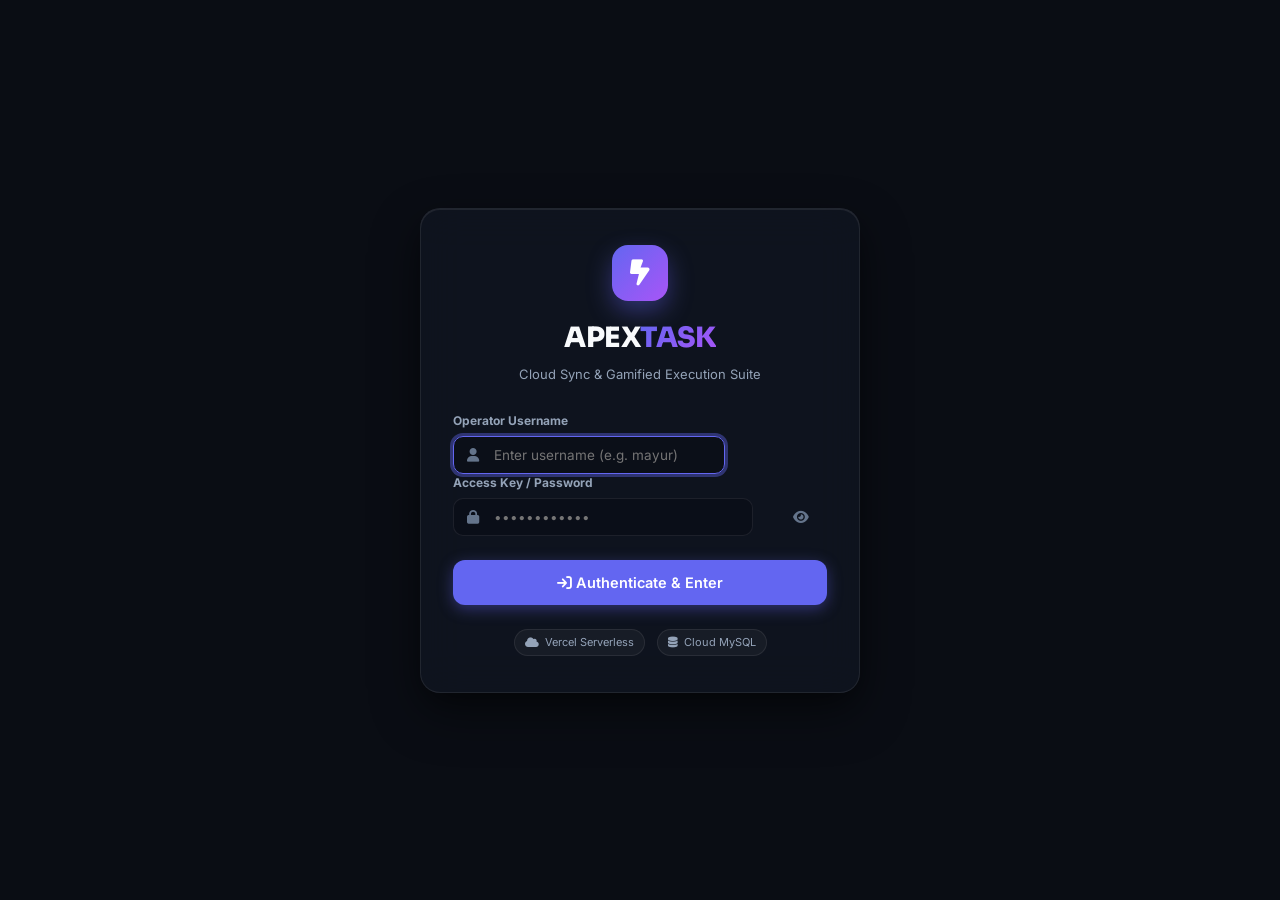
==== frontend/index.html @ 7ca31d11 "feat: ApexTask — Ultimate Gamified To-Do App with Single-User Auth & Vercel Deployment" ====
<!DOCTYPE html>
<html lang="en" data-theme="dark">
<head>
    <meta charset="UTF-8">
    <meta name="viewport" content="width=device-width, initial-scale=1.0">
    <title>Login — APEXTASK Ultimate To-Do Suite</title>
    <meta name="description" content="Secure Single-User Login to APEXTASK Gamified Productivity Suite">

    <!-- Google Fonts -->
    <link rel="preconnect" href="https://fonts.googleapis.com">
    <link rel="preconnect" href="https://fonts.gstatic.com" crossorigin>
    <link href="https://fonts.googleapis.com/css2?family=Inter:wght@300;400;500;600;700&family=Sora:wght@400;600;700;800&family=JetBrains+Mono:wght@400;500&display=swap" rel="stylesheet">

    <!-- FontAwesome Icons -->
    <link rel="stylesheet" href="https://cdnjs.cloudflare.com/ajax/libs/font-awesome/6.5.1/css/all.min.css">

    <!-- Stylesheet -->
    <link rel="stylesheet" href="style.css">
</head>
<body class="login-body">
    <!-- Ambient Background Lighting -->
    <div class="ambient-glow glow-1"></div>
    <div class="ambient-glow glow-2"></div>

    <div class="login-wrapper">
        <div class="login-card glass-card" id="login-card">
            <!-- Brand Header -->
            <div class="login-header">
                <div class="login-brand-icon">
                    <i class="fa-solid fa-bolt-lightning"></i>
                </div>
                <h1 class="login-title">APEX<span>TASK</span></h1>
                <p class="login-subtitle">Cloud Sync & Gamified Execution Suite</p>
            </div>

            <!-- Error Banner -->
            <div class="login-error-banner hidden" id="login-error-banner">
                <i class="fa-solid fa-triangle-exclamation"></i>
                <span id="login-error-text">Invalid username or password</span>
            </div>

            <!-- Login Form -->
            <form id="login-form" class="login-form">
                <div class="form-group">
                    <label for="login-username">Operator Username</label>
                    <div class="input-with-icon">
                        <i class="fa-solid fa-user input-icon"></i>
                        <input type="text" id="login-username" class="form-control" placeholder="Enter username (e.g. mayur)" autocomplete="username" required autofocus>
                    </div>
                </div>

                <div class="form-group">
                    <label for="login-password">Access Key / Password</label>
                    <div class="input-with-icon password-input-wrapper">
                        <i class="fa-solid fa-lock input-icon"></i>
                        <input type="password" id="login-password" class="form-control" placeholder="••••••••••••" autocomplete="current-password" required>
                        <button type="button" class="btn-toggle-password" id="btn-toggle-password" title="Show / Hide Password">
                            <i class="fa-solid fa-eye" id="password-toggle-icon"></i>
                        </button>
                    </div>
                </div>

                <button type="submit" class="btn btn-primary btn-block glow-button login-btn" id="btn-login-submit">
                    <span class="btn-text"><i class="fa-solid fa-arrow-right-to-bracket"></i> Authenticate & Enter</span>
                    <span class="btn-loader hidden" id="login-loader"><i class="fa-solid fa-spinner fa-spin"></i> Authenticating...</span>
                </button>
            </form>

            <div class="login-footer">
                <span class="cloud-badge"><i class="fa-solid fa-cloud"></i> Vercel Serverless</span>
                <span class="cloud-badge"><i class="fa-solid fa-database"></i> Cloud MySQL</span>
            </div>
        </div>
    </div>

    <!-- Login Controller Script -->
    <script>
        document.addEventListener('DOMContentLoaded', async () => {
            const token = sessionStorage.getItem('apextask_token');
            // If already logged in, verify token and redirect to /app
            if (token) {
                try {
                    const res = await fetch('/api/auth/verify', {
                        headers: { 'Authorization': `Bearer ${token}` }
                    });
                    if (res.ok) {
                        const data = await res.json();
                        if (data.valid) {
                            window.location.href = '/app';
                            return;
                        }
                    }
                } catch (e) {
                    sessionStorage.removeItem('apextask_token');
                }
            }

            // Password Show/Hide Toggle
            const toggleBtn = document.getElementById('btn-toggle-password');
            const passInput = document.getElementById('login-password');
            const toggleIcon = document.getElementById('password-toggle-icon');

            if (toggleBtn && passInput && toggleIcon) {
                toggleBtn.addEventListener('click', () => {
                    const isPass = passInput.type === 'password';
                    passInput.type = isPass ? 'text' : 'password';
                    toggleIcon.className = isPass ? 'fa-solid fa-eye-slash' : 'fa-solid fa-eye';
                });
            }

            // Handle Login Form Submit
            const form = document.getElementById('login-form');
            const card = document.getElementById('login-card');
            const errBanner = document.getElementById('login-error-banner');
            const errText = document.getElementById('login-error-text');
            const btnSubmit = document.getElementById('btn-login-submit');
            const btnText = btnSubmit.querySelector('.btn-text');
            const btnLoader = document.getElementById('login-loader');

            form.addEventListener('submit', async (e) => {
                e.preventDefault();
                errBanner.classList.add('hidden');

                const username = document.getElementById('login-username').value.trim();
                const password = document.getElementById('login-password').value;

                if (!username || !password) return;

                // Show loading state
                btnText.classList.add('hidden');
                btnLoader.classList.remove('hidden');
                btnSubmit.disabled = true;

                try {
                    const res = await fetch('/api/auth/login', {
                        method: 'POST',
                        headers: { 'Content-Type': 'application/json' },
                        body: JSON.stringify({ username, password })
                    });

                    const data = await res.json();

                    if (res.ok && data.success && data.token) {
                        // Store JWT in sessionStorage
                        sessionStorage.setItem('apextask_token', data.token);
                        sessionStorage.setItem('apextask_user', JSON.stringify(data.user));
                        // Redirect to main app
                        window.location.href = '/app';
                    } else {
                        throw new Error(data.error || 'Authentication failed. Please check credentials.');
                    }
                } catch (err) {
                    // Shake animation on invalid credentials
                    card.classList.remove('shake-card');
                    void card.offsetWidth; // Trigger reflow
                    card.classList.add('shake-card');

                    errText.textContent = err.message;
                    errBanner.classList.remove('hidden');
                } finally {
                    btnText.classList.remove('hidden');
                    btnLoader.classList.add('hidden');
                    btnSubmit.disabled = false;
                }
            });
        });
    </script>
</body>
</html>
---- frontend/style.css ----
/* ==========================================================================
   APEXTASK — ULTIMATE TO-DO LIST WEB APP DESIGN SYSTEM
   Glassmorphism, 3 Dynamic Themes (Dark, Aura, Light), Micro-Animations
   ========================================================================== */

:root {
    /* Fonts */
    --font-heading: 'Sora', -apple-system, BlinkMacSystemFont, sans-serif;
    --font-subheading: 'DM Sans', -apple-system, BlinkMacSystemFont, sans-serif;
    --font-body: 'Inter', -apple-system, BlinkMacSystemFont, sans-serif;

    /* Global Transitions */
    --transition-fast: 0.15s cubic-bezier(0.4, 0, 0.2, 1);
    --transition-normal: 0.3s cubic-bezier(0.4, 0, 0.2, 1);
    --transition-slow: 0.5s cubic-bezier(0.4, 0, 0.2, 1);

    /* Section Specific Accents */
    --accent-weekly: #3b82f6;
    --accent-monthly: #a855f7;
    --accent-yearly: #f59e0b;
    --accent-rewards: #10b981;
    --accent-punishment: #ef4444;
}

/* ==================== THEME VARIABLES ==================== */

/* 1. DARK OBSIDIAN THEME (Default) */
[data-theme="dark"] {
    color-scheme: dark;
    --bg-main: #0a0d14;
    --bg-surface: rgba(16, 22, 34, 0.75);
    --bg-surface-elevated: rgba(24, 32, 48, 0.85);
    --bg-input: rgba(10, 14, 24, 0.7);
    --border-glass: rgba(255, 255, 255, 0.08);
    --border-glass-hover: rgba(255, 255, 255, 0.18);
    --border-accent: rgba(99, 102, 241, 0.4);

    --text-primary: #f8fafc;
    --text-secondary: #94a3b8;
    --text-muted: #64748b;
    
    --primary: #6366f1;
    --primary-hover: #4f46e5;
    --primary-glow: rgba(99, 102, 241, 0.4);

    --glow-1: rgba(99, 102, 241, 0.15);
    --glow-2: rgba(168, 85, 247, 0.12);
    --glow-3: rgba(56, 189, 248, 0.1);

    --card-shadow: 0 10px 30px -10px rgba(0, 0, 0, 0.5), inset 0 1px 0 0 rgba(255, 255, 255, 0.08);
    --modal-backdrop: rgba(5, 7, 12, 0.8);
}

/* 2. AURA CYBERPUNK / GLASSMORPHIC THEME */
[data-theme="aura"] {
    color-scheme: dark;
    --bg-main: #0c0919;
    --bg-surface: rgba(26, 16, 46, 0.75);
    --bg-surface-elevated: rgba(38, 22, 68, 0.85);
    --bg-input: rgba(16, 10, 30, 0.8);
    --border-glass: rgba(216, 180, 254, 0.16);
    --border-glass-hover: rgba(236, 72, 153, 0.35);
    --border-accent: rgba(236, 72, 153, 0.5);

    --text-primary: #ffffff;
    --text-secondary: #d8b4fe;
    --text-muted: #a855f7;

    --primary: #d946ef;
    --primary-hover: #c026d3;
    --primary-glow: rgba(217, 70, 239, 0.45);

    --glow-1: rgba(217, 70, 239, 0.22);
    --glow-2: rgba(99, 102, 241, 0.2);
    --glow-3: rgba(244, 63, 94, 0.15);

    --card-shadow: 0 12px 35px -10px rgba(0, 0, 0, 0.6), inset 0 1px 1px 0 rgba(255, 255, 255, 0.15);
    --modal-backdrop: rgba(10, 5, 22, 0.85);
}

/* 3. LIGHT FROSTED CRYSTAL THEME */
[data-theme="light"] {
    color-scheme: light;
    --bg-main: #f1f5f9;
    --bg-surface: rgba(255, 255, 255, 0.82);
    --bg-surface-elevated: rgba(255, 255, 255, 0.95);
    --bg-input: rgba(241, 245, 249, 0.9);
    --border-glass: rgba(0, 0, 0, 0.08);
    --border-glass-hover: rgba(99, 102, 241, 0.3);
    --border-accent: rgba(99, 102, 241, 0.4);

    --text-primary: #0f172a;
    --text-secondary: #475569;
    --text-muted: #94a3b8;

    --primary: #4f46e5;
    --primary-hover: #4338ca;
    --primary-glow: rgba(79, 70, 229, 0.25);

    --glow-1: rgba(99, 102, 241, 0.08);
    --glow-2: rgba(168, 85, 247, 0.06);
    --glow-3: rgba(56, 189, 248, 0.08);

    --card-shadow: 0 10px 25px -5px rgba(15, 23, 42, 0.08), inset 0 1px 0 0 rgba(255, 255, 255, 0.9);
    --modal-backdrop: rgba(15, 23, 42, 0.45);
}

/* ==================== BASE STYLES ==================== */
* {
    margin: 0;
    padding: 0;
    box-sizing: border-box;
}

body {
    font-family: var(--font-body);
    background-color: var(--bg-main);
    color: var(--text-primary);
    min-height: 100vh;
    overflow-x: hidden;
    position: relative;
    line-height: 1.5;
    transition: background-color var(--transition-normal), color var(--transition-normal);
}

/* Ambient dynamic background lighting */
.ambient-glow {
    position: fixed;
    border-radius: 50%;
    filter: blur(120px);
    pointer-events: none;
    z-index: 0;
    opacity: 0.7;
    animation: ambientFloat 14s ease-in-out infinite alternate;
}
.glow-top-left {
    width: 450px;
    height: 450px;
    background: var(--glow-1);
    top: -100px;
    left: -100px;
}
.glow-bottom-right {
    width: 500px;
    height: 500px;
    background: var(--glow-2);
    bottom: -100px;
    right: -100px;
    animation-delay: -5s;
}
.glow-center {
    width: 350px;
    height: 350px;
    background: var(--glow-3);
    top: 40%;
    left: 45%;
    transform: translate(-50%, -50%);
    animation-delay: -9s;
}

@keyframes ambientFloat {
    0% { transform: scale(1) translate(0, 0); }
    50% { transform: scale(1.15) translate(30px, 40px); }
    100% { transform: scale(0.95) translate(-20px, 20px); }
}

/* Glassmorphism Class */
.glass-card {
    background: var(--bg-surface);
    backdrop-filter: blur(16px);
    -webkit-backdrop-filter: blur(16px);
    border: 1px solid var(--border-glass);
    border-radius: 16px;
    box-shadow: var(--card-shadow);
    transition: border-color var(--transition-fast), box-shadow var(--transition-fast), transform var(--transition-fast);
}

/* App Layout */
.app-layout {
    position: relative;
    z-index: 1;
    max-width: 1380px;
    margin: 0 auto;
    padding: 24px 20px 60px;
    display: flex;
    flex-direction: column;
    gap: 20px;
}

/* ==================== APP HEADER & GAMIFICATION ==================== */
.app-header {
    padding: 16px 24px;
    display: flex;
    align-items: center;
    justify-content: space-between;
    gap: 20px;
    flex-wrap: wrap;
}

.header-left .brand {
    display: flex;
    align-items: center;
    gap: 12px;
}
.brand-icon {
    width: 44px;
    height: 44px;
    background: linear-gradient(135deg, var(--primary), #a855f7);
    border-radius: 12px;
    display: flex;
    align-items: center;
    justify-content: center;
    color: #fff;
    font-size: 20px;
    box-shadow: 0 4px 15px var(--primary-glow);
}
.brand-text h1 {
    font-family: var(--font-heading);
    font-size: 20px;
    font-weight: 800;
    letter-spacing: 0.5px;
}
.brand-text h1 span {
    color: var(--primary);
}
.brand-badge {
    display: inline-flex;
    align-items: center;
    gap: 5px;
    font-size: 11px;
    font-weight: 600;
    color: #10b981;
    background: rgba(16, 185, 129, 0.12);
    border: 1px solid rgba(16, 185, 129, 0.25);
    padding: 2px 8px;
    border-radius: 20px;
}

/* Gamification Progress Bar & Badges */
.header-gamification {
    flex: 1;
    min-width: 320px;
    display: flex;
    align-items: center;
    justify-content: center;
    gap: 18px;
    flex-wrap: wrap;
}

.user-meta {
    display: flex;
    flex-direction: column;
    gap: 4px;
    align-items: flex-start;
}
.user-title-pill {
    display: inline-flex;
    align-items: center;
    gap: 6px;
    font-size: 12px;
    font-weight: 700;
    color: #fbbf24;
    background: rgba(251, 191, 36, 0.12);
    border: 1px solid rgba(251, 191, 36, 0.25);
    padding: 4px 10px;
    border-radius: 20px;
}
.level-risk-badge {
    display: inline-flex;
    align-items: center;
    gap: 5px;
    font-size: 11px;
    font-weight: 700;
    color: #ef4444;
    background: rgba(239, 68, 68, 0.15);
    border: 1px solid rgba(239, 68, 68, 0.3);
    padding: 2px 8px;
    border-radius: 20px;
    animation: pulseDanger 1.5s infinite;
}
@keyframes pulseDanger {
    0%, 100% { opacity: 1; transform: scale(1); }
    50% { opacity: 0.7; transform: scale(0.96); }
}

.xp-progression-wrapper {
    min-width: 220px;
    flex: 1;
    max-width: 280px;
}
.xp-info-row {
    display: flex;
    align-items: center;
    justify-content: space-between;
    margin-bottom: 6px;
}
.level-indicator {
    display: flex;
    align-items: baseline;
    gap: 3px;
}
.lvl-tag {
    font-size: 10px;
    font-weight: 800;
    color: var(--text-muted);
}
.lvl-number {
    font-family: var(--font-heading);
    font-size: 16px;
    font-weight: 800;
    color: var(--primary);
}
.xp-stats {
    font-size: 11px;
    font-weight: 600;
    color: var(--text-secondary);
}
.xp-percent-tag {
    color: var(--text-muted);
    font-size: 10px;
}

.xp-progress-track {
    width: 100%;
    height: 8px;
    background: rgba(255, 255, 255, 0.08);
    border-radius: 10px;
    overflow: hidden;
    position: relative;
}
.xp-progress-fill {
    height: 100%;
    background: linear-gradient(90deg, var(--primary), #a855f7, #38bdf8);
    border-radius: 10px;
    position: relative;
    transition: width 0.6s cubic-bezier(0.34, 1.56, 0.64, 1);
}
.xp-progress-glow {
    position: absolute;
    top: 0;
    right: 0;
    width: 12px;
    height: 100%;
    background: #fff;
    filter: blur(2px);
    opacity: 0.8;
}

/* Streak Widget */
.streak-widget {
    display: flex;
    align-items: center;
    gap: 8px;
    padding: 6px 12px;
    background: rgba(249, 115, 22, 0.12);
    border: 1px solid rgba(249, 115, 22, 0.25);
    border-radius: 14px;
    cursor: pointer;
    transition: transform var(--transition-fast);
}
.streak-widget:hover {
    transform: translateY(-2px);
    border-color: rgba(249, 115, 22, 0.45);
}
.streak-flame {
    color: #f97316;
    font-size: 18px;
    animation: flameFlicker 1.8s infinite alternate;
}
@keyframes flameFlicker {
    0% { transform: scale(1) rotate(-3deg); filter: drop-shadow(0 0 2px #f97316); }
    100% { transform: scale(1.15) rotate(3deg); filter: drop-shadow(0 0 8px #f97316); }
}
.streak-details {
    display: flex;
    flex-direction: column;
}
.streak-count {
    font-family: var(--font-heading);
    font-size: 15px;
    font-weight: 800;
    color: #f97316;
    line-height: 1;
}
.streak-label {
    font-size: 9px;
    font-weight: 700;
    color: var(--text-muted);
    letter-spacing: 0.5px;
}

/* Chest Widget */
.chest-widget {
    display: flex;
    align-items: center;
    gap: 8px;
    padding: 6px 12px;
    background: rgba(168, 85, 247, 0.12);
    border: 1px solid rgba(168, 85, 247, 0.25);
    border-radius: 14px;
    cursor: pointer;
    transition: transform var(--transition-fast);
}
.chest-widget:hover {
    transform: translateY(-2px);
    border-color: rgba(168, 85, 247, 0.5);
}
.chest-widget.ready {
    background: linear-gradient(135deg, rgba(251, 191, 36, 0.2), rgba(168, 85, 247, 0.2));
    border-color: #fbbf24;
    animation: chestBounce 1.2s infinite;
}
@keyframes chestBounce {
    0%, 100% { transform: translateY(0); }
    50% { transform: translateY(-4px); }
}
.chest-icon-wrapper {
    color: #c084fc;
    font-size: 16px;
}
.chest-widget.ready .chest-icon-wrapper {
    color: #fbbf24;
}
.chest-details {
    display: flex;
    flex-direction: column;
}
.chest-count {
    font-family: var(--font-heading);
    font-size: 13px;
    font-weight: 800;
    color: #c084fc;
    line-height: 1;
}
.chest-widget.ready .chest-count {
    color: #fbbf24;
}
.chest-label {
    font-size: 9px;
    font-weight: 700;
    color: var(--text-muted);
    letter-spacing: 0.5px;
}

/* Header Controls */
.header-right {
    display: flex;
    align-items: center;
    gap: 12px;
}

.sound-toggle-btn {
    width: 38px;
    height: 38px;
    border-radius: 10px;
    background: var(--bg-surface-elevated);
    border: 1px solid var(--border-glass);
    display: flex;
    align-items: center;
    justify-content: center;
    color: var(--text-secondary);
    cursor: pointer;
    transition: all var(--transition-fast);
}
.sound-toggle-btn:hover {
    color: var(--text-primary);
    border-color: var(--border-glass-hover);
}
.sound-toggle-btn.muted {
    color: var(--text-muted);
}

.theme-selector {
    display: flex;
    align-items: center;
    background: var(--bg-surface-elevated);
    border: 1px solid var(--border-glass);
    border-radius: 12px;
    padding: 3px;
    gap: 2px;
}
.theme-pill {
    background: none;
    border: none;
    width: 32px;
    height: 32px;
    border-radius: 8px;
    color: var(--text-muted);
    cursor: pointer;
    font-size: 13px;
    display: flex;
    align-items: center;
    justify-content: center;
    transition: all var(--transition-fast);
}
.theme-pill:hover {
    color: var(--text-primary);
}
.theme-pill.active {
    background: var(--primary);
    color: #fff;
    box-shadow: 0 2px 8px var(--primary-glow);
}

/* ==================== BUTTONS ==================== */
.btn {
    font-family: var(--font-body);
    font-size: 13px;
    font-weight: 600;
    padding: 9px 18px;
    border-radius: 12px;
    border: 1px solid transparent;
    display: inline-flex;
    align-items: center;
    justify-content: center;
    gap: 8px;
    cursor: pointer;
    transition: all var(--transition-fast);
    text-decoration: none;
}
.btn-primary {
    background: var(--primary);
    color: #ffffff;
    box-shadow: 0 4px 15px var(--primary-glow);
}
.btn-primary:hover {
    background: var(--primary-hover);
    transform: translateY(-1px);
    box-shadow: 0 6px 20px var(--primary-glow);
}
.btn-glass {
    background: var(--bg-surface-elevated);
    color: var(--text-primary);
    border-color: var(--border-glass);
}
.btn-glass:hover {
    background: var(--bg-surface);
    border-color: var(--border-glass-hover);
    color: var(--text-primary);
}
.btn-sm {
    padding: 6px 12px;
    font-size: 12px;
    border-radius: 8px;
}
.btn-icon {
    width: 36px;
    height: 36px;
    padding: 0;
    border-radius: 10px;
}
.glow-button {
    position: relative;
    overflow: hidden;
}

/* ==================== NAVIGATION TABS ==================== */
.nav-bar-container {
    padding: 8px 16px;
    display: flex;
    align-items: center;
    justify-content: space-between;
    gap: 16px;
    overflow-x: auto;
}
.nav-tabs {
    display: flex;
    align-items: center;
    gap: 6px;
}
.nav-tab {
    background: none;
    border: none;
    font-family: var(--font-body);
    font-size: 13px;
    font-weight: 600;
    color: var(--text-secondary);
    padding: 10px 16px;
    border-radius: 12px;
    display: flex;
    align-items: center;
    gap: 8px;
    cursor: pointer;
    white-space: nowrap;
    transition: all var(--transition-fast);
}
.nav-tab:hover {
    color: var(--text-primary);
    background: rgba(255, 255, 255, 0.04);
}
.nav-tab.active {
    background: var(--bg-surface-elevated);
    color: var(--text-primary);
    border: 1px solid var(--border-glass-hover);
    box-shadow: 0 2px 10px rgba(0, 0, 0, 0.2);
}
.tab-badge {
    font-size: 10px;
    font-weight: 700;
    padding: 2px 6px;
    border-radius: 20px;
    background: rgba(255, 255, 255, 0.1);
    color: var(--text-primary);
}
.nav-tab.active .tab-badge {
    background: var(--primary);
    color: #ffffff;
}
.nav-tab-shame {
    color: #f87171;
}
.nav-tab-shame:hover {
    color: #ef4444;
}
.nav-tab-shame.active {
    border-color: rgba(239, 68, 68, 0.3);
    color: #ef4444;
}
.shame-badge {
    background: #ef4444 !important;
    color: #fff !important;
}

/* ==================== WORKSPACE VIEWS ==================== */
.view-section {
    display: flex;
    flex-direction: column;
    gap: 20px;
    animation: fadeInView 0.3s ease-out;
}
@keyframes fadeInView {
    from { opacity: 0; transform: translateY(8px); }
    to { opacity: 1; transform: translateY(0); }
}
.hidden {
    display: none !important;
}

.view-header {
    display: flex;
    align-items: center;
    justify-content: space-between;
    flex-wrap: wrap;
    gap: 16px;
}
.view-title-group h2 {
    font-family: var(--font-heading);
    font-size: 22px;
    font-weight: 700;
    color: var(--text-primary);
}
.view-subtitle {
    font-size: 13px;
    color: var(--text-secondary);
    margin-top: 2px;
}

.nav-arrows-group {
    display: flex;
    align-items: center;
    gap: 8px;
}

/* Toolbar & Filters */
.task-toolbar {
    display: flex;
    align-items: center;
    gap: 12px;
    flex-wrap: wrap;
}
.search-box {
    display: flex;
    align-items: center;
    gap: 8px;
    background: var(--bg-input);
    border: 1px solid var(--border-glass);
    padding: 7px 14px;
    border-radius: 12px;
    color: var(--text-secondary);
    min-width: 200px;
}
.search-box input {
    background: none;
    border: none;
    outline: none;
    color: var(--text-primary);
    font-family: var(--font-body);
    font-size: 13px;
    width: 100%;
}
.filter-pills {
    display: flex;
    align-items: center;
    gap: 6px;
    background: var(--bg-surface-elevated);
    border: 1px solid var(--border-glass);
    border-radius: 12px;
    padding: 3px;
}
.filter-pill {
    background: none;
    border: none;
    font-family: var(--font-body);
    font-size: 12px;
    font-weight: 600;
    color: var(--text-secondary);
    padding: 6px 12px;
    border-radius: 8px;
    cursor: pointer;
    transition: all var(--transition-fast);
}
.filter-pill:hover {
    color: var(--text-primary);
}
.filter-pill.active {
    background: var(--primary);
    color: #fff;
}

/* ==================== TASK CARDS ==================== */
.task-cards-container {
    display: grid;
    grid-template-columns: repeat(auto-fill, minmax(360px, 1fr));
    gap: 16px;
}

.task-card {
    background: var(--bg-surface);
    border: 1px solid var(--border-glass);
    border-radius: 16px;
    padding: 18px;
    display: flex;
    flex-direction: column;
    gap: 12px;
    position: relative;
    box-shadow: var(--card-shadow);
    transition: transform var(--transition-fast), border-color var(--transition-fast), box-shadow var(--transition-fast);
}
.task-card:hover {
    transform: translateY(-2px);
    border-color: var(--border-glass-hover);
}

/* Completed Card State */
.task-card.is-complete {
    opacity: 0.75;
    background: rgba(16, 185, 129, 0.05);
    border-color: rgba(16, 185, 129, 0.2);
}
.task-card.is-complete .task-title {
    text-decoration: line-through;
    color: var(--text-muted);
}

/* Glow States for Rolled Over and Pending Tasks */
.task-card.is-rolled-over {
    border-color: rgba(245, 158, 11, 0.4);
    box-shadow: 0 0 15px rgba(245, 158, 11, 0.15), var(--card-shadow);
}
.task-card.glow-pending-1 {
    box-shadow: 0 0 15px rgba(239, 68, 68, 0.12), var(--card-shadow);
}
.task-card.glow-pending-2 {
    border-color: rgba(239, 68, 68, 0.35);
    box-shadow: 0 0 20px rgba(239, 68, 68, 0.22), var(--card-shadow);
}
.task-card.glow-pending-3 {
    border-color: rgba(239, 68, 68, 0.55);
    box-shadow: 0 0 25px rgba(239, 68, 68, 0.35), var(--card-shadow);
    animation: urgentPulse 2s infinite alternate;
}
@keyframes urgentPulse {
    0% { box-shadow: 0 0 15px rgba(239, 68, 68, 0.25); }
    100% { box-shadow: 0 0 30px rgba(239, 68, 68, 0.5); }
}

.task-card-header {
    display: flex;
    align-items: flex-start;
    justify-content: space-between;
    gap: 12px;
}
.task-check-btn {
    width: 28px;
    height: 28px;
    border-radius: 8px;
    border: 2px solid var(--border-glass-hover);
    background: var(--bg-input);
    color: transparent;
    display: flex;
    align-items: center;
    justify-content: center;
    font-size: 13px;
    cursor: pointer;
    flex-shrink: 0;
    transition: all var(--transition-fast);
}
.task-check-btn:hover {
    border-color: var(--accent-rewards);
    color: rgba(16, 185, 129, 0.5);
}
.task-card.is-complete .task-check-btn {
    background: var(--accent-rewards);
    border-color: var(--accent-rewards);
    color: #ffffff;
    box-shadow: 0 2px 8px rgba(16, 185, 129, 0.4);
}

.task-main-info {
    flex: 1;
}
.task-title {
    font-family: var(--font-heading);
    font-size: 15px;
    font-weight: 700;
    color: var(--text-primary);
    line-height: 1.35;
    word-break: break-word;
}
.task-notes {
    font-size: 12.5px;
    color: var(--text-secondary);
    margin-top: 5px;
    line-height: 1.4;
    word-break: break-word;
}

/* Priority and Tags */
.task-tags-row {
    display: flex;
    align-items: center;
    gap: 8px;
    flex-wrap: wrap;
    margin-top: 4px;
}
.priority-tag {
    font-size: 10.5px;
    font-weight: 700;
    padding: 3px 8px;
    border-radius: 6px;
    text-transform: uppercase;
    letter-spacing: 0.5px;
}
.priority-low {
    color: #10b981;
    background: rgba(16, 185, 129, 0.12);
    border: 1px solid rgba(16, 185, 129, 0.25);
}
.priority-medium {
    color: #f59e0b;
    background: rgba(245, 158, 11, 0.12);
    border: 1px solid rgba(245, 158, 11, 0.25);
}
.priority-high {
    color: #ef4444;
    background: rgba(239, 68, 68, 0.15);
    border: 1px solid rgba(239, 68, 68, 0.3);
}

.rollover-tag {
    font-size: 10.5px;
    font-weight: 700;
    color: #f59e0b;
    background: rgba(245, 158, 11, 0.15);
    border: 1px solid rgba(245, 158, 11, 0.3);
    padding: 3px 8px;
    border-radius: 6px;
}
.pending-chain-tag {
    font-size: 10.5px;
    font-weight: 700;
    color: #f87171;
    background: rgba(239, 68, 68, 0.12);
    border: 1px solid rgba(239, 68, 68, 0.25);
    padding: 3px 8px;
    border-radius: 6px;
}

.task-card-footer {
    display: flex;
    align-items: center;
    justify-content: space-between;
    padding-top: 10px;
    border-top: 1px solid var(--border-glass);
    margin-top: auto;
}
.task-deadline {
    font-size: 11.5px;
    color: var(--text-muted);
    display: flex;
    align-items: center;
    gap: 5px;
}
.task-deadline.is-overdue {
    color: #ef4444;
    font-weight: 700;
}

.task-actions {
    display: flex;
    align-items: center;
    gap: 6px;
}
.btn-action {
    background: none;
    border: none;
    color: var(--text-muted);
    font-size: 13px;
    width: 28px;
    height: 28px;
    border-radius: 6px;
    cursor: pointer;
    display: flex;
    align-items: center;
    justify-content: center;
    transition: all var(--transition-fast);
}
.btn-action:hover {
    color: var(--text-primary);
    background: rgba(255, 255, 255, 0.08);
}
.btn-action.delete-btn:hover {
    color: #ef4444;
    background: rgba(239, 68, 68, 0.15);
}

/* Empty States */
.empty-state-card {
    text-align: center;
    padding: 60px 20px;
    display: flex;
    flex-direction: column;
    align-items: center;
    justify-content: center;
    gap: 12px;
}
.empty-icon {
    font-size: 40px;
    color: var(--primary);
    margin-bottom: 8px;
}
.empty-state-card h3 {
    font-family: var(--font-heading);
    font-size: 18px;
    font-weight: 700;
}
.empty-state-card p {
    font-size: 13.5px;
    color: var(--text-secondary);
    max-width: 440px;
}

/* ==================== WEEKLY PERFORMANCE BREAKDOWN ==================== */
.trophy-banner {
    padding: 16px 22px;
    display: flex;
    align-items: center;
    gap: 16px;
    background: linear-gradient(135deg, rgba(59, 130, 246, 0.15), rgba(99, 102, 241, 0.1));
    border-color: rgba(59, 130, 246, 0.3);
}
.trophy-icon {
    width: 48px;
    height: 48px;
    background: linear-gradient(135deg, #f59e0b, #fbbf24);
    border-radius: 14px;
    display: flex;
    align-items: center;
    justify-content: center;
    font-size: 22px;
    color: #fff;
    box-shadow: 0 4px 15px rgba(245, 158, 11, 0.35);
}
.trophy-text {
    flex: 1;
}
.trophy-text h4 {
    font-family: var(--font-heading);
    font-size: 16px;
    font-weight: 700;
}
.trophy-text p {
    font-size: 12.5px;
    color: var(--text-secondary);
}
.trophy-metric span {
    font-family: var(--font-heading);
    font-size: 15px;
    font-weight: 800;
    color: #38bdf8;
}

.weekly-grid-container {
    display: grid;
    grid-template-columns: repeat(7, 1fr);
    gap: 12px;
}
@media (max-width: 900px) {
    .weekly-grid-container {
        grid-template-columns: repeat(auto-fill, minmax(130px, 1fr));
    }
}

.day-column-card {
    background: var(--bg-surface);
    border: 1px solid var(--border-glass);
    border-radius: 14px;
    padding: 14px 10px;
    display: flex;
    flex-direction: column;
    align-items: center;
    text-align: center;
    gap: 10px;
    transition: transform var(--transition-fast);
}
.day-column-card.is-today {
    border-color: var(--accent-weekly);
    background: rgba(59, 130, 246, 0.08);
}
.day-column-card.is-best {
    box-shadow: 0 0 15px rgba(251, 191, 36, 0.2);
    border-color: rgba(251, 191, 36, 0.4);
}
.day-col-header {
    display: flex;
    flex-direction: column;
    align-items: center;
}
.day-col-name {
    font-size: 11px;
    font-weight: 700;
    color: var(--text-muted);
}
.day-col-date {
    font-family: var(--font-heading);
    font-size: 16px;
    font-weight: 800;
    color: var(--text-primary);
}

.day-bar-wrapper {
    height: 110px;
    width: 24px;
    background: rgba(255, 255, 255, 0.06);
    border-radius: 12px;
    display: flex;
    align-items: flex-end;
    overflow: hidden;
    padding: 2px;
}
.day-bar-fill {
    width: 100%;
    background: linear-gradient(180deg, #60a5fa, #3b82f6);
    border-radius: 10px;
    transition: height 0.6s cubic-bezier(0.34, 1.56, 0.64, 1);
}
.day-stat-label {
    font-size: 12px;
    font-weight: 700;
    color: var(--text-primary);
}
.day-xp-badge {
    font-size: 10px;
    font-weight: 700;
    color: #38bdf8;
    background: rgba(56, 189, 248, 0.12);
    padding: 2px 6px;
    border-radius: 6px;
}

/* ==================== STATS ROW & HEATMAPS ==================== */
.stats-cards-row {
    display: grid;
    grid-template-columns: repeat(auto-fit, minmax(200px, 1fr));
    gap: 14px;
}
.stat-card {
    padding: 16px;
    display: flex;
    align-items: center;
    gap: 14px;
}
.stat-icon {
    width: 44px;
    height: 44px;
    border-radius: 12px;
    display: flex;
    align-items: center;
    justify-content: center;
    font-size: 18px;
    color: #fff;
}
.icon-purple { background: linear-gradient(135deg, #a855f7, #7c3aed); }
.icon-blue { background: linear-gradient(135deg, #38bdf8, #0284c7); }
.icon-gold { background: linear-gradient(135deg, #fbbf24, #d97706); }
.icon-emerald { background: linear-gradient(135deg, #34d399, #059669); }

.stat-body {
    display: flex;
    flex-direction: column;
}
.stat-label {
    font-size: 11.5px;
    font-weight: 600;
    color: var(--text-muted);
}
.stat-value {
    font-family: var(--font-heading);
    font-size: 18px;
    font-weight: 800;
    color: var(--text-primary);
}

/* Monthly Matrix */
.heatmap-card {
    padding: 22px;
    display: flex;
    flex-direction: column;
    gap: 16px;
}
.heatmap-header-legend {
    display: flex;
    align-items: center;
    justify-content: space-between;
}
.heatmap-legend-title {
    font-size: 13px;
    font-weight: 700;
    color: var(--text-secondary);
}
.legend-scale {
    display: flex;
    align-items: center;
    gap: 6px;
    font-size: 11px;
    color: var(--text-muted);
}
.scale-box {
    width: 14px;
    height: 14px;
    border-radius: 3px;
}

/* Heatmap Intensity Colors */
.intensity-0 { background: rgba(255, 255, 255, 0.05); }
.intensity-1 { background: #3b2d54; }
.intensity-2 { background: #7e22ce; }
.intensity-3 { background: #a855f7; }
.intensity-4 { background: #c084fc; box-shadow: 0 0 8px rgba(192, 132, 252, 0.6); }

.monthly-days-matrix {
    display: grid;
    grid-template-columns: repeat(7, 1fr);
    gap: 8px;
}
.month-day-header {
    text-align: center;
    font-size: 11px;
    font-weight: 700;
    color: var(--text-muted);
    padding: 6px 0;
    text-transform: uppercase;
    letter-spacing: 0.5px;
}
.month-day-cell.empty-cell {
    opacity: 0;
    pointer-events: none;
    cursor: default;
    border: none;
    background: transparent;
}
.month-day-cell {
    height: 64px;
    border-radius: 10px;
    border: 1px solid var(--border-glass);
    padding: 6px 8px;
    display: flex;
    flex-direction: column;
    justify-content: space-between;
    cursor: pointer;
    transition: transform var(--transition-fast), border-color var(--transition-fast);
}
.month-day-cell:hover {
    transform: translateY(-2px);
    border-color: #c084fc;
}
.month-day-cell.is-today {
    border: 2px solid #a855f7;
}
.day-num {
    font-size: 11px;
    font-weight: 700;
}
.day-task-count {
    font-family: var(--font-heading);
    font-size: 13px;
    font-weight: 800;
    align-self: flex-end;
}

/* ==================== YEARLY 52-WEEK MATRIX & CHART ==================== */
.yearly-scroll-wrapper {
    overflow-x: auto;
    padding-bottom: 10px;
}
.yearly-matrix-grid {
    display: grid;
    grid-template-rows: repeat(7, 13px);
    grid-auto-flow: column;
    grid-auto-columns: 13px;
    gap: 4px;
}
.year-day-pixel {
    width: 13px;
    height: 13px;
    border-radius: 2px;
    cursor: pointer;
    transition: transform 0.1s;
}
.year-day-pixel:hover {
    transform: scale(1.4);
    z-index: 10;
}

.chart-card {
    padding: 22px;
}
.chart-canvas-wrapper {
    position: relative;
    height: 240px;
    width: 100%;
}
.card-subtitle {
    font-family: var(--font-heading);
    font-size: 15px;
    font-weight: 700;
    margin-bottom: 14px;
    color: var(--text-primary);
}

/* ==================== SHAME BOARD VIEW ==================== */
.shame-header .shame-title {
    color: #ef4444;
}
.shame-cards-container {
    display: grid;
    grid-template-columns: repeat(auto-fill, minmax(360px, 1fr));
    gap: 16px;
}
.shame-card {
    background: rgba(30, 10, 15, 0.7);
    border: 1px solid rgba(239, 68, 68, 0.35);
    border-radius: 16px;
    padding: 18px;
    display: flex;
    flex-direction: column;
    gap: 12px;
    box-shadow: 0 0 20px rgba(239, 68, 68, 0.15);
    position: relative;
}
.shame-alert-badge {
    font-size: 11px;
    font-weight: 800;
    color: #ef4444;
    background: rgba(239, 68, 68, 0.2);
    border: 1px solid rgba(239, 68, 68, 0.4);
    padding: 4px 10px;
    border-radius: 20px;
    display: inline-flex;
    align-items: center;
    gap: 5px;
    width: fit-content;
}
.shame-timestamp {
    font-size: 12px;
    color: #fca5a5;
    font-weight: 600;
}

/* ==================== ACHIEVEMENTS & BADGES ==================== */
.badges-grid-container {
    display: grid;
    grid-template-columns: repeat(auto-fill, minmax(260px, 1fr));
    gap: 16px;
}
.badge-card {
    background: var(--bg-surface);
    border: 1px solid var(--border-glass);
    border-radius: 16px;
    padding: 18px;
    display: flex;
    align-items: center;
    gap: 16px;
    transition: transform var(--transition-fast);
}
.badge-card.locked {
    opacity: 0.45;
    filter: grayscale(0.9);
}
.badge-card.unlocked {
    border-color: rgba(251, 191, 36, 0.35);
    box-shadow: 0 4px 20px rgba(251, 191, 36, 0.15);
}
.badge-card:hover {
    transform: translateY(-2px);
}
.badge-icon-box {
    width: 50px;
    height: 50px;
    border-radius: 14px;
    display: flex;
    align-items: center;
    justify-content: center;
    font-size: 22px;
    color: #fff;
    flex-shrink: 0;
}
.tier-bronze { background: linear-gradient(135deg, #b45309, #78350f); }
.tier-silver { background: linear-gradient(135deg, #94a3b8, #475569); }
.tier-gold { background: linear-gradient(135deg, #fbbf24, #b45309); }
.tier-platinum { background: linear-gradient(135deg, #38bdf8, #6366f1); }
.tier-legendary { background: linear-gradient(135deg, #ec4899, #8b5cf6); }

.badge-info h4 {
    font-family: var(--font-heading);
    font-size: 14px;
    font-weight: 700;
}
.badge-info p {
    font-size: 11.5px;
    color: var(--text-secondary);
    margin-top: 3px;
}
.badge-status-tag {
    font-size: 10px;
    font-weight: 700;
    color: #10b981;
    margin-top: 4px;
    display: inline-block;
}

/* ==================== MODALS & DRAWERS ==================== */
.modal-backdrop {
    position: fixed;
    top: 0;
    left: 0;
    width: 100vw;
    height: 100vh;
    background: var(--modal-backdrop);
    backdrop-filter: blur(8px);
    z-index: 1000;
    display: flex;
    align-items: center;
    justify-content: center;
    padding: 20px;
    animation: fadeInModal 0.2s ease-out;
}
@keyframes fadeInModal {
    from { opacity: 0; }
    to { opacity: 1; }
}

/* Slide-in Panel */
.slide-panel {
    position: fixed;
    top: 0;
    right: 0;
    width: 100%;
    max-width: 460px;
    height: 100vh;
    background: var(--bg-surface-elevated);
    border-left: 1px solid var(--border-glass-hover);
    padding: 28px 24px;
    display: flex;
    flex-direction: column;
    gap: 20px;
    overflow-y: auto;
    animation: slideInRight 0.3s cubic-bezier(0.16, 1, 0.3, 1);
    box-shadow: -10px 0 40px rgba(0, 0, 0, 0.6);
}
@keyframes slideInRight {
    from { transform: translateX(100%); }
    to { transform: translateX(0); }
}

.panel-header {
    display: flex;
    align-items: center;
    justify-content: space-between;
}
.panel-header h3 {
    font-family: var(--font-heading);
    font-size: 18px;
    font-weight: 700;
}
.btn-close-modal {
    background: none;
    border: none;
    color: var(--text-muted);
    font-size: 18px;
    cursor: pointer;
    padding: 4px;
    transition: color var(--transition-fast);
}
.btn-close-modal:hover {
    color: var(--text-primary);
}

/* Forms */
.task-form {
    display: flex;
    flex-direction: column;
    gap: 18px;
}
.form-group {
    display: flex;
    flex-direction: column;
    gap: 6px;
}
.form-row {
    display: flex;
    gap: 12px;
}
.flex-1 {
    flex: 1;
}
.form-group label {
    font-size: 12px;
    font-weight: 700;
    color: var(--text-secondary);
}
.required {
    color: #ef4444;
}
.form-control {
    background: var(--bg-input);
    border: 1px solid var(--border-glass);
    border-radius: 10px;
    padding: 10px 14px;
    color: var(--text-primary);
    font-family: var(--font-body);
    font-size: 13.5px;
    outline: none;
    transition: border-color var(--transition-fast), box-shadow var(--transition-fast);
}
.form-control:focus {
    border-color: var(--primary);
    box-shadow: 0 0 0 3px var(--primary-glow);
}

.priority-selector-pills {
    display: grid;
    grid-template-columns: repeat(3, 1fr);
    gap: 8px;
}
.priority-radio-label {
    cursor: pointer;
}
.priority-radio-label input {
    display: none;
}
.pill-content {
    display: flex;
    align-items: center;
    justify-content: center;
    gap: 6px;
    font-size: 12px;
    font-weight: 700;
    padding: 8px 6px;
    border-radius: 10px;
    border: 1px solid var(--border-glass);
    background: var(--bg-input);
    color: var(--text-muted);
    transition: all var(--transition-fast);
}
.priority-radio-label input:checked + .pill-content {
    border-color: currentColor;
    color: #fff;
}
.priority-low input:checked + .pill-content { background: #10b981; }
.priority-medium input:checked + .pill-content { background: #f59e0b; }
.priority-high input:checked + .pill-content { background: #ef4444; }

.panel-actions {
    display: flex;
    align-items: center;
    justify-content: flex-end;
    gap: 10px;
    margin-top: 10px;
}

/* History Logs Modal */
.modal-card {
    width: 100%;
    max-width: 520px;
    padding: 24px;
    display: flex;
    flex-direction: column;
    gap: 16px;
}
.modal-header {
    display: flex;
    align-items: center;
    justify-content: space-between;
}
.modal-header h3 {
    font-family: var(--font-heading);
    font-size: 17px;
    font-weight: 700;
}
.logs-task-heading {
    font-family: var(--font-heading);
    font-size: 14px;
    color: var(--primary);
    margin-bottom: 12px;
}
.timeline-container {
    display: flex;
    flex-direction: column;
    gap: 12px;
    max-height: 320px;
    overflow-y: auto;
    padding-left: 10px;
}
.timeline-item {
    display: flex;
    align-items: flex-start;
    gap: 12px;
    position: relative;
}
.timeline-item::before {
    content: '';
    position: absolute;
    left: 6px;
    top: 18px;
    bottom: -12px;
    width: 2px;
    background: var(--border-glass);
}
.timeline-item:last-child::before {
    display: none;
}
.timeline-dot {
    width: 14px;
    height: 14px;
    border-radius: 50%;
    background: var(--primary);
    margin-top: 2px;
    flex-shrink: 0;
    box-shadow: 0 0 6px var(--primary-glow);
}
.timeline-content {
    flex: 1;
}
.timeline-text {
    font-size: 12.5px;
    color: var(--text-primary);
}
.timeline-time {
    font-size: 10.5px;
    color: var(--text-muted);
}

/* Chest Celebration Modal */
.chest-modal-card {
    width: 100%;
    max-width: 440px;
    padding: 32px 24px;
    text-align: center;
    position: relative;
    overflow: hidden;
}
.chest-modal-header {
    position: absolute;
    top: 14px;
    right: 14px;
}
.chest-stage {
    display: flex;
    flex-direction: column;
    align-items: center;
    gap: 16px;
}
.chest-animation-box {
    position: relative;
    width: 110px;
    height: 110px;
    display: flex;
    align-items: center;
    justify-content: center;
}
.chest-sunburst {
    position: absolute;
    width: 180px;
    height: 180px;
    background: radial-gradient(circle, rgba(251, 191, 36, 0.4), transparent 70%);
    animation: rotateRays 8s linear infinite;
}
@keyframes rotateRays {
    from { transform: rotate(0deg); }
    to { transform: rotate(360deg); }
}
.chest-big-icon {
    font-size: 64px;
    color: #fbbf24;
    position: relative;
    z-index: 2;
    filter: drop-shadow(0 0 15px rgba(251, 191, 36, 0.7));
    animation: chestJump 0.8s ease infinite alternate;
}
@keyframes chestJump {
    from { transform: translateY(0); }
    to { transform: translateY(-8px); }
}
.chest-celebrate-title {
    font-family: var(--font-heading);
    font-size: 20px;
    font-weight: 800;
    color: #fbbf24;
    letter-spacing: 1px;
}
.reward-pill {
    display: inline-flex;
    align-items: center;
    gap: 8px;
    font-family: var(--font-heading);
    font-size: 16px;
    font-weight: 800;
    color: #fff;
    background: linear-gradient(135deg, #a855f7, #6366f1);
    padding: 8px 18px;
    border-radius: 30px;
    box-shadow: 0 4px 20px rgba(168, 85, 247, 0.4);
}
.chest-reward-desc {
    font-size: 13px;
    color: var(--text-secondary);
    max-width: 320px;
}

/* ==================== TOASTS ==================== */
.toast-container {
    position: fixed;
    bottom: 24px;
    right: 24px;
    z-index: 2000;
    display: flex;
    flex-direction: column;
    gap: 10px;
}
.toast-item {
    background: var(--bg-surface-elevated);
    border: 1px solid var(--border-glass-hover);
    padding: 12px 18px;
    border-radius: 12px;
    color: var(--text-primary);
    font-size: 13px;
    font-weight: 600;
    box-shadow: 0 10px 25px rgba(0, 0, 0, 0.4);
    display: flex;
    align-items: center;
    gap: 10px;
    animation: slideInToast 0.3s cubic-bezier(0.16, 1, 0.3, 1);
}
@keyframes slideInToast {
    from { transform: translateX(100%); opacity: 0; }
    to { transform: translateX(0); opacity: 1; }
}
.toast-success { border-left: 4px solid #10b981; }
.toast-warning { border-left: 4px solid #f59e0b; }
.toast-danger { border-left: 4px solid #ef4444; }
.toast-info { border-left: 4px solid #38bdf8; }

/* Shake Error Animation */
.shake-error {
    animation: shakeError 0.4s ease-in-out;
}
@keyframes shakeError {
    0%, 100% { transform: translateX(0); }
    20%, 60% { transform: translateX(-6px); }
    40%, 80% { transform: translateX(6px); }
}

/* ==================== LOGIN PAGE STYLES ==================== */
.login-body {
    min-height: 100vh;
    display: flex;
    align-items: center;
    justify-content: center;
    padding: 20px;
    background-color: var(--bg-main);
    color: var(--text-primary);
    overflow: hidden;
    position: relative;
}

.login-wrapper {
    width: 100%;
    max-width: 440px;
    position: relative;
    z-index: 10;
}

.login-card {
    padding: 36px 32px;
    border-radius: 20px;
    box-shadow: var(--card-shadow), 0 20px 50px rgba(0, 0, 0, 0.4);
    backdrop-filter: blur(20px);
    -webkit-backdrop-filter: blur(20px);
    border: 1px solid var(--border-glass);
    transition: all 0.3s cubic-bezier(0.16, 1, 0.3, 1);
}

.login-header {
    text-align: center;
    margin-bottom: 28px;
}

.login-brand-icon {
    width: 56px;
    height: 56px;
    margin: 0 auto 16px;
    border-radius: 16px;
    background: linear-gradient(135deg, #6366f1 0%, #a855f7 100%);
    display: flex;
    align-items: center;
    justify-content: center;
    font-size: 26px;
    color: #ffffff;
    box-shadow: 0 10px 25px rgba(99, 102, 241, 0.4);
    animation: iconFloat 4s ease-in-out infinite;
}

@keyframes iconFloat {
    0%, 100% { transform: translateY(0); }
    50% { transform: translateY(-6px); }
}

.login-title {
    font-family: var(--font-heading);
    font-size: 28px;
    font-weight: 800;
    letter-spacing: -0.5px;
    margin-bottom: 6px;
}

.login-title span {
    background: linear-gradient(135deg, #6366f1, #a855f7);
    -webkit-background-clip: text;
    -webkit-text-fill-color: transparent;
}

.login-subtitle {
    font-size: 13px;
    color: var(--text-secondary);
}

.login-error-banner {
    background: rgba(239, 68, 68, 0.12);
    border: 1px solid rgba(239, 68, 68, 0.3);
    color: #f87171;
    padding: 12px 14px;
    border-radius: 10px;
    font-size: 13px;
    display: flex;
    align-items: center;
    gap: 10px;
    margin-bottom: 20px;
}

.input-with-icon {
    position: relative;
    display: flex;
    align-items: center;
}

.input-with-icon .input-icon {
    position: absolute;
    left: 14px;
    color: var(--text-muted);
    font-size: 14px;
    pointer-events: none;
}

.input-with-icon .form-control {
    padding-left: 40px;
}

.password-input-wrapper .form-control {
    padding-right: 42px;
}

.btn-toggle-password {
    position: absolute;
    right: 12px;
    background: none;
    border: none;
    color: var(--text-muted);
    cursor: pointer;
    padding: 6px;
    font-size: 14px;
    transition: color 0.2s;
}

.btn-toggle-password:hover {
    color: var(--text-primary);
}

.btn-block {
    width: 100%;
}

.login-btn {
    margin-top: 24px;
    padding: 13px;
    font-size: 14.5px;
    font-weight: 600;
    display: flex;
    align-items: center;
    justify-content: center;
    gap: 8px;
}

.login-footer {
    display: flex;
    justify-content: center;
    gap: 12px;
    margin-top: 24px;
}

.cloud-badge {
    display: inline-flex;
    align-items: center;
    gap: 6px;
    font-size: 11px;
    padding: 4px 10px;
    border-radius: 20px;
    background: rgba(255, 255, 255, 0.04);
    border: 1px solid var(--border-glass);
    color: var(--text-secondary);
}

.shake-card {
    animation: shakeCard 0.5s cubic-bezier(0.36, 0.07, 0.19, 0.97) both;
}

@keyframes shakeCard {
    10%, 90% { transform: translate3d(-2px, 0, 0); }
    20%, 80% { transform: translate3d(4px, 0, 0); }
    30%, 50%, 70% { transform: translate3d(-6px, 0, 0); }
    40%, 60% { transform: translate3d(6px, 0, 0); }
}

.btn-logout {
    color: var(--text-secondary);
    padding: 8px 12px;
    border-radius: 10px;
}

.btn-logout:hover {
    color: #ef4444;
    border-color: rgba(239, 68, 68, 0.3);
}

/* ==================== RESPONSIVENESS ==================== */
@media (max-width: 768px) {
    .app-layout {
        padding: 12px 10px 80px;
        gap: 14px;
    }
    .app-header {
        flex-direction: column;
        align-items: stretch;
        gap: 12px;
    }
    .header-gamification {
        min-width: 100%;
        padding: 12px;
    }
    .header-right {
        justify-content: space-between;
        width: 100%;
    }
    .nav-tabs-bar {
        overflow-x: auto;
        white-space: nowrap;
        flex-wrap: nowrap;
        -webkit-overflow-scrolling: touch;
        scrollbar-width: none;
        padding: 4px;
        gap: 6px;
    }
    .nav-tabs-bar::-webkit-scrollbar {
        display: none;
    }
    .nav-tab-btn {
        min-height: 44px;
        padding: 10px 14px;
        font-size: 13px;
        flex-shrink: 0;
    }
    .btn-primary, .btn-secondary, .btn-action, .theme-toggle-btn, .btn-logout {
        min-height: 44px;
    }
    .task-check-btn {
        width: 38px;
        height: 38px;
        min-width: 38px;
        min-height: 38px;
    }
    .task-input, select, input[type="datetime-local"], input[type="text"], input[type="password"] {
        min-height: 44px;
        font-size: 14px;
    }
    .slide-panel {
        max-width: 100%;
        width: 100%;
        border-radius: 20px 20px 0 0;
        bottom: 0;
        top: auto;
        max-height: 90vh;
        overflow-y: auto;
    }
    .task-cards-container {
        grid-template-columns: 1fr;
    }
    .stats-cards-row {
        grid-template-columns: 1fr;
    }
    .monthly-days-matrix {
        gap: 4px;
    }
    .month-day-cell {
        height: 52px;
        padding: 4px 6px;
    }
    .yearly-scroll-wrapper {
        -webkit-overflow-scrolling: touch;
    }
}

@media (max-width: 480px) {
    .brand-title {
        font-size: 17px;
    }
    .user-lvl-badge {
        font-size: 11px;
        padding: 3px 8px;
    }
    .streak-container {
        font-size: 12px;
        padding: 3px 8px;
    }
    .modal-content {
        width: 95%;
        padding: 18px;
        margin: 10px;
    }
}
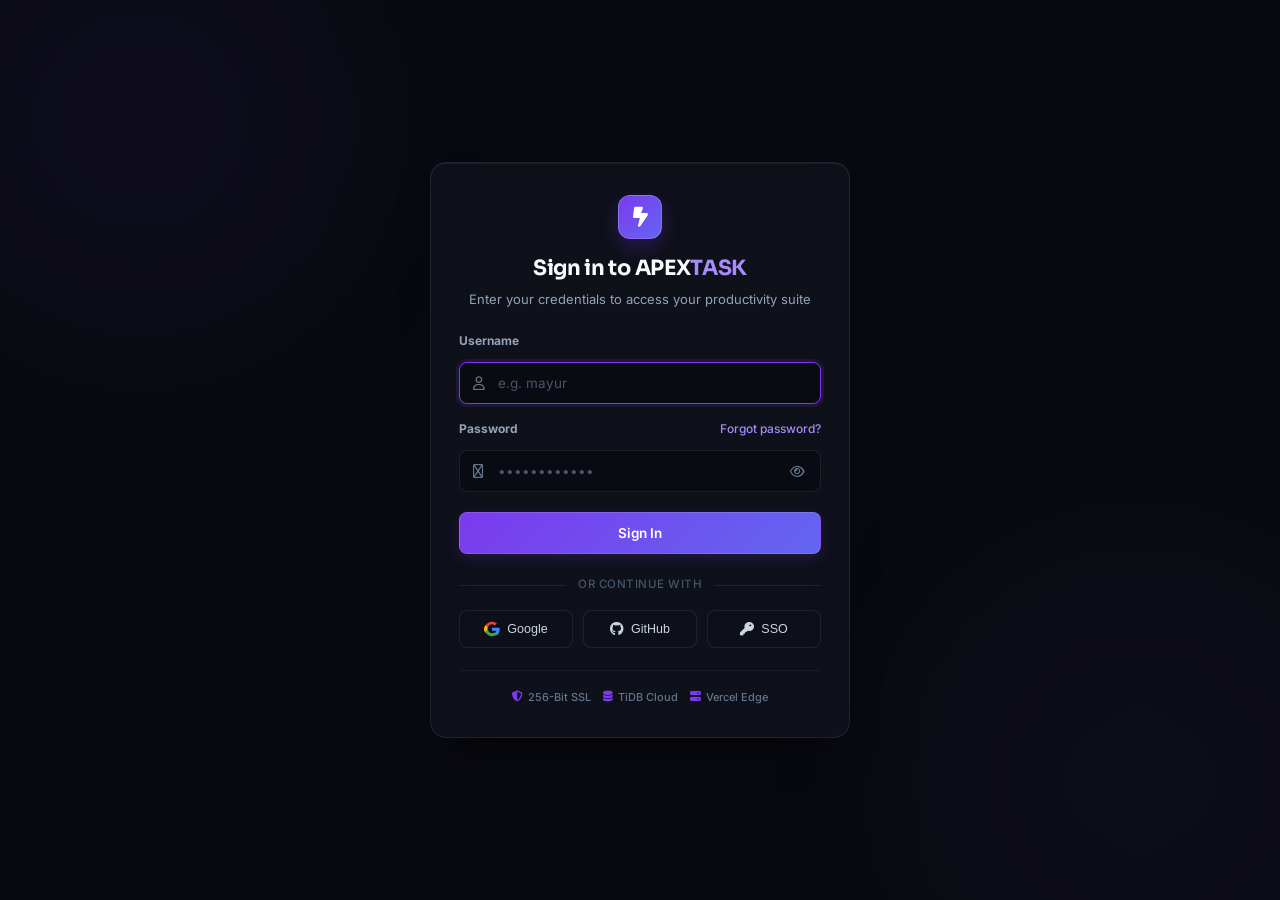
==== commit 2b44345c: "feat: redesign login page into premium B2B SaaS interface with SSO and subtle ambient lighting" ====
--- a/frontend/index.html
+++ b/frontend/index.html
@@ -3,13 +3,13 @@
 <head>
     <meta charset="UTF-8">
     <meta name="viewport" content="width=device-width, initial-scale=1.0">
-    <title>Login — APEXTASK Ultimate To-Do Suite</title>
-    <meta name="description" content="Secure Single-User Login to APEXTASK Gamified Productivity Suite">
+    <title>Log in — APEXTASK</title>
+    <meta name="description" content="Secure Single-User Login to APEXTASK Productivity Suite">
 
     <!-- Google Fonts -->
     <link rel="preconnect" href="https://fonts.googleapis.com">
     <link rel="preconnect" href="https://fonts.gstatic.com" crossorigin>
-    <link href="https://fonts.googleapis.com/css2?family=Inter:wght@300;400;500;600;700&family=Sora:wght@400;600;700;800&family=JetBrains+Mono:wght@400;500&display=swap" rel="stylesheet">
+    <link href="https://fonts.googleapis.com/css2?family=Inter:wght@300;400;500;600;700&family=Sora:wght@500;600;700;800&family=JetBrains+Mono:wght@400;500&display=swap" rel="stylesheet">
 
     <!-- FontAwesome Icons -->
     <link rel="stylesheet" href="https://cdnjs.cloudflare.com/ajax/libs/font-awesome/6.5.1/css/all.min.css">
@@ -18,57 +18,96 @@
     <link rel="stylesheet" href="style.css">
 </head>
 <body class="login-body">
-    <!-- Ambient Background Lighting -->
-    <div class="ambient-glow glow-1"></div>
-    <div class="ambient-glow glow-2"></div>
+    <!-- Subtle Ambient Lighting Effect -->
+    <div class="ambient-glow glow-subtle-1"></div>
+    <div class="ambient-glow glow-subtle-2"></div>
 
     <div class="login-wrapper">
-        <div class="login-card glass-card" id="login-card">
+        <div class="login-card" id="login-card">
             <!-- Brand Header -->
             <div class="login-header">
                 <div class="login-brand-icon">
                     <i class="fa-solid fa-bolt-lightning"></i>
                 </div>
-                <h1 class="login-title">APEX<span>TASK</span></h1>
-                <p class="login-subtitle">Cloud Sync & Gamified Execution Suite</p>
+                <h1 class="login-title">Sign in to APEX<span>TASK</span></h1>
+                <p class="login-subtitle">Enter your credentials to access your productivity suite</p>
             </div>
 
             <!-- Error Banner -->
             <div class="login-error-banner hidden" id="login-error-banner">
-                <i class="fa-solid fa-triangle-exclamation"></i>
+                <i class="fa-solid fa-circle-exclamation"></i>
                 <span id="login-error-text">Invalid username or password</span>
+            </div>
+
+            <!-- Notice / Info Toast for SSO & Forgot Password -->
+            <div class="login-info-banner hidden" id="login-info-banner">
+                <i class="fa-solid fa-circle-info"></i>
+                <span id="login-info-text">Single-operator mode active. Authenticate with your primary operator credentials.</span>
             </div>
 
             <!-- Login Form -->
             <form id="login-form" class="login-form">
                 <div class="form-group">
-                    <label for="login-username">Operator Username</label>
+                    <label for="login-username" class="form-label">Username</label>
                     <div class="input-with-icon">
-                        <i class="fa-solid fa-user input-icon"></i>
-                        <input type="text" id="login-username" class="form-control" placeholder="Enter username (e.g. mayur)" autocomplete="username" required autofocus>
+                        <i class="fa-regular fa-user input-icon"></i>
+                        <input type="text" id="login-username" class="form-control" placeholder="e.g. mayur" autocomplete="username" required autofocus>
                     </div>
                 </div>
 
                 <div class="form-group">
-                    <label for="login-password">Access Key / Password</label>
+                    <div class="form-label-row">
+                        <label for="login-password" class="form-label">Password</label>
+                        <a href="#" class="forgot-pass-link" id="forgot-password-link">Forgot password?</a>
+                    </div>
                     <div class="input-with-icon password-input-wrapper">
-                        <i class="fa-solid fa-lock input-icon"></i>
+                        <i class="fa-regular fa-lock input-icon"></i>
                         <input type="password" id="login-password" class="form-control" placeholder="••••••••••••" autocomplete="current-password" required>
-                        <button type="button" class="btn-toggle-password" id="btn-toggle-password" title="Show / Hide Password">
-                            <i class="fa-solid fa-eye" id="password-toggle-icon"></i>
+                        <button type="button" class="btn-toggle-password" id="btn-toggle-password" title="Show / Hide Password" aria-label="Toggle password visibility">
+                            <i class="fa-regular fa-eye" id="password-toggle-icon"></i>
                         </button>
                     </div>
                 </div>
 
-                <button type="submit" class="btn btn-primary btn-block glow-button login-btn" id="btn-login-submit">
-                    <span class="btn-text"><i class="fa-solid fa-arrow-right-to-bracket"></i> Authenticate & Enter</span>
+                <button type="submit" class="btn btn-primary btn-block login-btn" id="btn-login-submit">
+                    <span class="btn-text">Sign In</span>
                     <span class="btn-loader hidden" id="login-loader"><i class="fa-solid fa-spinner fa-spin"></i> Authenticating...</span>
                 </button>
             </form>
 
+            <!-- SSO Divider -->
+            <div class="auth-divider">
+                <span>Or continue with</span>
+            </div>
+
+            <!-- Single Sign-On (SSO) Options -->
+            <div class="sso-buttons-row">
+                <button type="button" class="btn-sso" data-provider="Google" title="Sign in with Google">
+                    <svg class="sso-icon" width="16" height="16" viewBox="0 0 24 24">
+                        <path fill="#EA4335" d="M12 5c1.6 0 3 .6 4.1 1.7l3.1-3.1C17.3 1.8 14.8 1 12 1 7.5 1 3.7 3.6 1.9 7.3l3.7 2.9C6.5 7.3 9 5 12 5z"/>
+                        <path fill="#4285F4" d="M23.5 12.3c0-.8-.1-1.6-.2-2.3H12v4.6h6.5c-.3 1.5-1.1 2.8-2.4 3.7l3.7 2.9c2.2-2 3.7-5 3.7-8.9z"/>
+                        <path fill="#FBBC05" d="M5.6 14.8c-.3-.8-.4-1.8-.4-2.8s.2-1.9.4-2.8L1.9 6.3C.7 8.7 0 10.3 0 12s.7 3.3 1.9 5.7l3.7-2.9z"/>
+                        <path fill="#34A853" d="M12 23c3.2 0 6-1.1 8-3l-3.7-2.9c-1.1.7-2.5 1.2-4.3 1.2-3 0-5.5-2.3-6.4-5.2L1.9 16C3.7 19.7 7.5 23 12 23z"/>
+                    </svg>
+                    <span>Google</span>
+                </button>
+
+                <button type="button" class="btn-sso" data-provider="GitHub" title="Sign in with GitHub">
+                    <i class="fa-brands fa-github sso-icon"></i>
+                    <span>GitHub</span>
+                </button>
+
+                <button type="button" class="btn-sso" data-provider="SAML SSO" title="Sign in with Enterprise SSO">
+                    <i class="fa-solid fa-key sso-icon"></i>
+                    <span>SSO</span>
+                </button>
+            </div>
+
+            <!-- Footer Security Details -->
             <div class="login-footer">
-                <span class="cloud-badge"><i class="fa-solid fa-cloud"></i> Vercel Serverless</span>
-                <span class="cloud-badge"><i class="fa-solid fa-database"></i> Cloud MySQL</span>
+                <span class="security-tag"><i class="fa-solid fa-shield-halved"></i> 256-Bit SSL</span>
+                <span class="security-tag"><i class="fa-solid fa-database"></i> TiDB Cloud</span>
+                <span class="security-tag"><i class="fa-solid fa-server"></i> Vercel Edge</span>
             </div>
         </div>
     </div>
@@ -104,9 +143,38 @@
                 toggleBtn.addEventListener('click', () => {
                     const isPass = passInput.type === 'password';
                     passInput.type = isPass ? 'text' : 'password';
-                    toggleIcon.className = isPass ? 'fa-solid fa-eye-slash' : 'fa-solid fa-eye';
+                    toggleIcon.className = isPass ? 'fa-regular fa-eye-slash' : 'fa-regular fa-eye';
                 });
             }
+
+            // Info banner helper
+            const infoBanner = document.getElementById('login-info-banner');
+            const infoText = document.getElementById('login-info-text');
+
+            function showInfo(message) {
+                infoText.textContent = message;
+                infoBanner.classList.remove('hidden');
+                setTimeout(() => {
+                    infoBanner.classList.add('hidden');
+                }, 5000);
+            }
+
+            // Forgot Password Click
+            const forgotLink = document.getElementById('forgot-password-link');
+            if (forgotLink) {
+                forgotLink.addEventListener('click', (e) => {
+                    e.preventDefault();
+                    showInfo('Password reset: Update APP_PASSWORD in your Vercel Environment Variables.');
+                });
+            }
+
+            // SSO Buttons Click
+            document.querySelectorAll('.btn-sso').forEach(btn => {
+                btn.addEventListener('click', () => {
+                    const provider = btn.dataset.provider || 'SSO';
+                    showInfo(`${provider} SSO: Single-operator mode enabled. Please sign in with your username & password above.`);
+                });
+            });
 
             // Handle Login Form Submit
             const form = document.getElementById('login-form');
@@ -120,6 +188,7 @@
             form.addEventListener('submit', async (e) => {
                 e.preventDefault();
                 errBanner.classList.add('hidden');
+                infoBanner.classList.add('hidden');
 
                 const username = document.getElementById('login-username').value.trim();
                 const password = document.getElementById('login-password').value;
@@ -147,7 +216,7 @@
                         // Redirect to main app
                         window.location.href = '/app';
                     } else {
-                        throw new Error(data.error || 'Authentication failed. Please check credentials.');
+                        throw new Error(data.error || 'Invalid credentials. Please verify your username and password.');
                     }
                 } catch (err) {
                     // Shake animation on invalid credentials
--- a/frontend/style.css
+++ b/frontend/style.css
@@ -1681,91 +1681,156 @@
     40%, 80% { transform: translateX(6px); }
 }
 
-/* ==================== LOGIN PAGE STYLES ==================== */
+/* ==================== LOGIN PAGE STYLES (PREMIUM B2B SAAS) ==================== */
 .login-body {
     min-height: 100vh;
     display: flex;
     align-items: center;
     justify-content: center;
-    padding: 20px;
-    background-color: var(--bg-main);
+    padding: 24px 16px;
+    background-color: #090a10;
     color: var(--text-primary);
-    overflow: hidden;
+    overflow-x: hidden;
     position: relative;
+}
+
+/* Subtle Soft Ambient Lighting */
+.glow-subtle-1 {
+    width: 480px;
+    height: 480px;
+    background: radial-gradient(circle, rgba(124, 58, 237, 0.12) 0%, rgba(99, 102, 241, 0.04) 70%, transparent 100%);
+    top: -120px;
+    left: -100px;
+    filter: blur(100px);
+}
+
+.glow-subtle-2 {
+    width: 520px;
+    height: 520px;
+    background: radial-gradient(circle, rgba(99, 102, 241, 0.1) 0%, rgba(168, 85, 247, 0.03) 70%, transparent 100%);
+    bottom: -140px;
+    right: -120px;
+    filter: blur(120px);
 }
 
 .login-wrapper {
     width: 100%;
-    max-width: 440px;
+    max-width: 420px;
     position: relative;
     z-index: 10;
 }
 
 .login-card {
-    padding: 36px 32px;
-    border-radius: 20px;
-    box-shadow: var(--card-shadow), 0 20px 50px rgba(0, 0, 0, 0.4);
-    backdrop-filter: blur(20px);
-    -webkit-backdrop-filter: blur(20px);
-    border: 1px solid var(--border-glass);
-    transition: all 0.3s cubic-bezier(0.16, 1, 0.3, 1);
+    background: rgba(15, 18, 28, 0.88);
+    backdrop-filter: blur(24px);
+    -webkit-backdrop-filter: blur(24px);
+    border: 1px solid rgba(255, 255, 255, 0.08);
+    border-radius: 16px;
+    padding: 32px 28px;
+    box-shadow: 0 20px 40px -15px rgba(0, 0, 0, 0.6), inset 0 1px 0 rgba(255, 255, 255, 0.06);
+    transition: transform 0.2s ease, border-color 0.2s ease;
 }
 
 .login-header {
     text-align: center;
-    margin-bottom: 28px;
+    margin-bottom: 24px;
 }
 
 .login-brand-icon {
-    width: 56px;
-    height: 56px;
-    margin: 0 auto 16px;
-    border-radius: 16px;
-    background: linear-gradient(135deg, #6366f1 0%, #a855f7 100%);
+    width: 44px;
+    height: 44px;
+    margin: 0 auto 14px;
+    border-radius: 12px;
+    background: linear-gradient(135deg, #7c3aed 0%, #6366f1 100%);
+    border: 1px solid rgba(255, 255, 255, 0.18);
     display: flex;
     align-items: center;
     justify-content: center;
-    font-size: 26px;
+    font-size: 20px;
     color: #ffffff;
-    box-shadow: 0 10px 25px rgba(99, 102, 241, 0.4);
-    animation: iconFloat 4s ease-in-out infinite;
-}
-
-@keyframes iconFloat {
-    0%, 100% { transform: translateY(0); }
-    50% { transform: translateY(-6px); }
+    box-shadow: 0 8px 20px rgba(124, 58, 237, 0.25);
 }
 
 .login-title {
     font-family: var(--font-heading);
-    font-size: 28px;
-    font-weight: 800;
-    letter-spacing: -0.5px;
+    font-size: 21px;
+    font-weight: 700;
+    letter-spacing: -0.3px;
+    color: #f8fafc;
     margin-bottom: 6px;
 }
 
 .login-title span {
-    background: linear-gradient(135deg, #6366f1, #a855f7);
-    -webkit-background-clip: text;
-    -webkit-text-fill-color: transparent;
+    color: #a78bfa;
 }
 
 .login-subtitle {
     font-size: 13px;
-    color: var(--text-secondary);
+    color: #94a3b8;
+    line-height: 1.4;
 }
 
 .login-error-banner {
-    background: rgba(239, 68, 68, 0.12);
-    border: 1px solid rgba(239, 68, 68, 0.3);
+    background: rgba(239, 68, 68, 0.1);
+    border: 1px solid rgba(239, 68, 68, 0.25);
     color: #f87171;
-    padding: 12px 14px;
-    border-radius: 10px;
-    font-size: 13px;
-    display: flex;
-    align-items: center;
-    gap: 10px;
-    margin-bottom: 20px;
+    padding: 10px 12px;
+    border-radius: 8px;
+    font-size: 12.5px;
+    display: flex;
+    align-items: center;
+    gap: 8px;
+    margin-bottom: 18px;
+}
+
+.login-info-banner {
+    background: rgba(124, 58, 237, 0.12);
+    border: 1px solid rgba(139, 92, 246, 0.3);
+    color: #c4b5fd;
+    padding: 10px 12px;
+    border-radius: 8px;
+    font-size: 12.5px;
+    display: flex;
+    align-items: center;
+    gap: 8px;
+    margin-bottom: 18px;
+    animation: fadeIn 0.2s ease;
+}
+
+.form-label-row {
+    display: flex;
+    align-items: center;
+    justify-content: space-between;
+    margin-bottom: 6px;
+}
+
+.form-label {
+    font-size: 12.5px;
+    font-weight: 500;
+    color: #cbd5e1;
+    display: block;
+    margin-bottom: 6px;
+}
+
+.form-label-row .form-label {
+    margin-bottom: 0;
+}
+
+.forgot-pass-link {
+    font-size: 12px;
+    font-weight: 500;
+    color: #a78bfa;
+    text-decoration: none;
+    transition: color 0.15s ease;
+}
+
+.forgot-pass-link:hover {
+    color: #c4b5fd;
+    text-decoration: underline;
+}
+
+.login-form .form-group {
+    margin-bottom: 16px;
 }
 
 .input-with-icon {
@@ -1777,78 +1842,180 @@
 .input-with-icon .input-icon {
     position: absolute;
     left: 14px;
-    color: var(--text-muted);
-    font-size: 14px;
+    color: #64748b;
+    font-size: 13.5px;
     pointer-events: none;
 }
 
-.input-with-icon .form-control {
-    padding-left: 40px;
+.login-form .form-control {
+    width: 100%;
+    height: 42px;
+    padding: 0 14px 0 38px;
+    background: rgba(9, 11, 18, 0.7);
+    border: 1px solid rgba(255, 255, 255, 0.09);
+    border-radius: 8px;
+    color: #f8fafc;
+    font-family: var(--font-body);
+    font-size: 13.5px;
+    transition: border-color 0.15s ease, box-shadow 0.15s ease;
+}
+
+.login-form .form-control:focus {
+    outline: none;
+    border-color: #7c3aed;
+    box-shadow: 0 0 0 3px rgba(124, 58, 237, 0.15);
+    background: rgba(9, 11, 18, 0.9);
+}
+
+.login-form .form-control::placeholder {
+    color: #475569;
 }
 
 .password-input-wrapper .form-control {
-    padding-right: 42px;
+    padding-right: 40px;
 }
 
 .btn-toggle-password {
     position: absolute;
-    right: 12px;
+    right: 10px;
     background: none;
     border: none;
-    color: var(--text-muted);
+    color: #64748b;
     cursor: pointer;
     padding: 6px;
-    font-size: 14px;
-    transition: color 0.2s;
+    font-size: 13px;
+    transition: color 0.15s;
+    display: flex;
+    align-items: center;
+    justify-content: center;
 }
 
 .btn-toggle-password:hover {
-    color: var(--text-primary);
-}
-
-.btn-block {
+    color: #cbd5e1;
+}
+
+.login-btn {
     width: 100%;
-}
-
-.login-btn {
-    margin-top: 24px;
-    padding: 13px;
-    font-size: 14.5px;
+    height: 42px;
+    margin-top: 20px;
+    padding: 0 16px;
+    font-size: 13.5px;
     font-weight: 600;
     display: flex;
     align-items: center;
     justify-content: center;
     gap: 8px;
-}
-
+    background: linear-gradient(135deg, #7c3aed 0%, #6366f1 100%);
+    border: 1px solid rgba(255, 255, 255, 0.12);
+    border-radius: 8px;
+    color: #ffffff;
+    cursor: pointer;
+    box-shadow: 0 4px 14px rgba(124, 58, 237, 0.2);
+    transition: all 0.15s ease;
+}
+
+.login-btn:hover {
+    background: linear-gradient(135deg, #6d28d9 0%, #4f46e5 100%);
+    box-shadow: 0 6px 18px rgba(124, 58, 237, 0.3);
+    transform: translateY(-1px);
+}
+
+.login-btn:active {
+    transform: translateY(0);
+}
+
+/* SSO Divider */
+.auth-divider {
+    display: flex;
+    align-items: center;
+    margin: 22px 0 16px;
+    color: #475569;
+    font-size: 11.5px;
+    font-weight: 500;
+    text-transform: uppercase;
+    letter-spacing: 0.5px;
+}
+
+.auth-divider::before,
+.auth-divider::after {
+    content: '';
+    flex: 1;
+    height: 1px;
+    background: rgba(255, 255, 255, 0.08);
+}
+
+.auth-divider span {
+    padding: 0 12px;
+}
+
+/* SSO Buttons Row */
+.sso-buttons-row {
+    display: grid;
+    grid-template-columns: repeat(3, 1fr);
+    gap: 10px;
+    margin-bottom: 22px;
+}
+
+.btn-sso {
+    height: 38px;
+    background: rgba(15, 18, 28, 0.6);
+    border: 1px solid rgba(255, 255, 255, 0.08);
+    border-radius: 8px;
+    color: #cbd5e1;
+    font-size: 12.5px;
+    font-weight: 500;
+    display: flex;
+    align-items: center;
+    justify-content: center;
+    gap: 7px;
+    cursor: pointer;
+    transition: all 0.15s ease;
+}
+
+.btn-sso:hover {
+    background: rgba(255, 255, 255, 0.04);
+    border-color: rgba(255, 255, 255, 0.16);
+    color: #ffffff;
+    transform: translateY(-1px);
+}
+
+.btn-sso .sso-icon {
+    font-size: 14px;
+}
+
+/* Login Footer */
 .login-footer {
     display: flex;
     justify-content: center;
+    align-items: center;
     gap: 12px;
-    margin-top: 24px;
-}
-
-.cloud-badge {
+    padding-top: 18px;
+    border-top: 1px solid rgba(255, 255, 255, 0.05);
+}
+
+.security-tag {
     display: inline-flex;
     align-items: center;
-    gap: 6px;
+    gap: 5px;
     font-size: 11px;
-    padding: 4px 10px;
-    border-radius: 20px;
-    background: rgba(255, 255, 255, 0.04);
-    border: 1px solid var(--border-glass);
-    color: var(--text-secondary);
+    color: #64748b;
+    font-weight: 500;
+}
+
+.security-tag i {
+    font-size: 11px;
+    color: #7c3aed;
 }
 
 .shake-card {
-    animation: shakeCard 0.5s cubic-bezier(0.36, 0.07, 0.19, 0.97) both;
+    animation: shakeCard 0.45s cubic-bezier(0.36, 0.07, 0.19, 0.97) both;
 }
 
 @keyframes shakeCard {
     10%, 90% { transform: translate3d(-2px, 0, 0); }
-    20%, 80% { transform: translate3d(4px, 0, 0); }
-    30%, 50%, 70% { transform: translate3d(-6px, 0, 0); }
-    40%, 60% { transform: translate3d(6px, 0, 0); }
+    20%, 80% { transform: translate3d(3px, 0, 0); }
+    30%, 50%, 70% { transform: translate3d(-4px, 0, 0); }
+    40%, 60% { transform: translate3d(4px, 0, 0); }
 }
 
 .btn-logout {
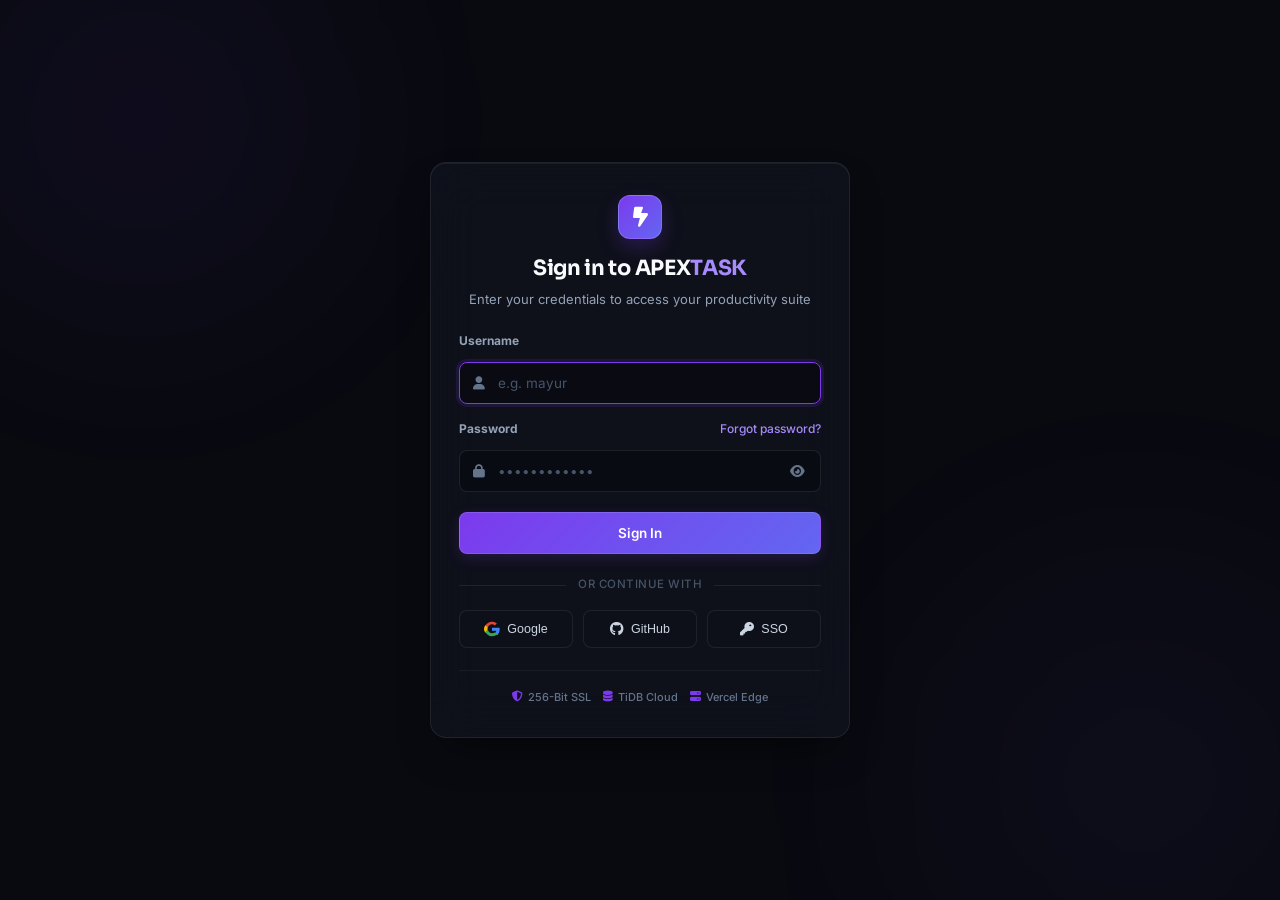
==== commit cd52a907: "style: polish icons and typography on B2B SaaS login interface" ====
--- a/frontend/index.html
+++ b/frontend/index.html
@@ -50,7 +50,7 @@
                 <div class="form-group">
                     <label for="login-username" class="form-label">Username</label>
                     <div class="input-with-icon">
-                        <i class="fa-regular fa-user input-icon"></i>
+                        <i class="fa-solid fa-user input-icon"></i>
                         <input type="text" id="login-username" class="form-control" placeholder="e.g. mayur" autocomplete="username" required autofocus>
                     </div>
                 </div>
@@ -61,10 +61,10 @@
                         <a href="#" class="forgot-pass-link" id="forgot-password-link">Forgot password?</a>
                     </div>
                     <div class="input-with-icon password-input-wrapper">
-                        <i class="fa-regular fa-lock input-icon"></i>
+                        <i class="fa-solid fa-lock input-icon"></i>
                         <input type="password" id="login-password" class="form-control" placeholder="••••••••••••" autocomplete="current-password" required>
                         <button type="button" class="btn-toggle-password" id="btn-toggle-password" title="Show / Hide Password" aria-label="Toggle password visibility">
-                            <i class="fa-regular fa-eye" id="password-toggle-icon"></i>
+                            <i class="fa-solid fa-eye" id="password-toggle-icon"></i>
                         </button>
                     </div>
                 </div>
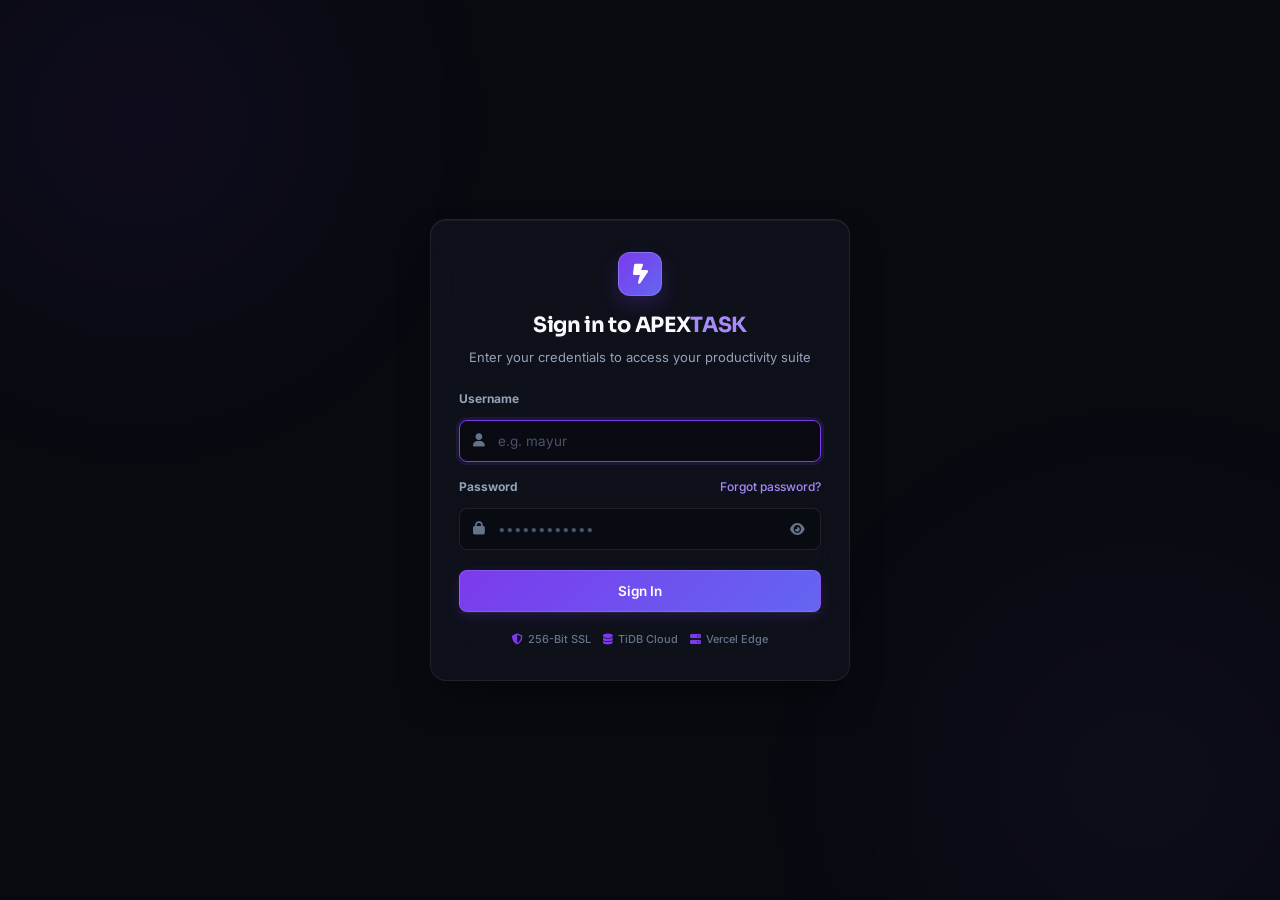
==== commit 5ac39f30: "style: remove SSO buttons for ultra-clean minimalist B2B SaaS login interface" ====
--- a/frontend/index.html
+++ b/frontend/index.html
@@ -74,34 +74,6 @@
                     <span class="btn-loader hidden" id="login-loader"><i class="fa-solid fa-spinner fa-spin"></i> Authenticating...</span>
                 </button>
             </form>
-
-            <!-- SSO Divider -->
-            <div class="auth-divider">
-                <span>Or continue with</span>
-            </div>
-
-            <!-- Single Sign-On (SSO) Options -->
-            <div class="sso-buttons-row">
-                <button type="button" class="btn-sso" data-provider="Google" title="Sign in with Google">
-                    <svg class="sso-icon" width="16" height="16" viewBox="0 0 24 24">
-                        <path fill="#EA4335" d="M12 5c1.6 0 3 .6 4.1 1.7l3.1-3.1C17.3 1.8 14.8 1 12 1 7.5 1 3.7 3.6 1.9 7.3l3.7 2.9C6.5 7.3 9 5 12 5z"/>
-                        <path fill="#4285F4" d="M23.5 12.3c0-.8-.1-1.6-.2-2.3H12v4.6h6.5c-.3 1.5-1.1 2.8-2.4 3.7l3.7 2.9c2.2-2 3.7-5 3.7-8.9z"/>
-                        <path fill="#FBBC05" d="M5.6 14.8c-.3-.8-.4-1.8-.4-2.8s.2-1.9.4-2.8L1.9 6.3C.7 8.7 0 10.3 0 12s.7 3.3 1.9 5.7l3.7-2.9z"/>
-                        <path fill="#34A853" d="M12 23c3.2 0 6-1.1 8-3l-3.7-2.9c-1.1.7-2.5 1.2-4.3 1.2-3 0-5.5-2.3-6.4-5.2L1.9 16C3.7 19.7 7.5 23 12 23z"/>
-                    </svg>
-                    <span>Google</span>
-                </button>
-
-                <button type="button" class="btn-sso" data-provider="GitHub" title="Sign in with GitHub">
-                    <i class="fa-brands fa-github sso-icon"></i>
-                    <span>GitHub</span>
-                </button>
-
-                <button type="button" class="btn-sso" data-provider="SAML SSO" title="Sign in with Enterprise SSO">
-                    <i class="fa-solid fa-key sso-icon"></i>
-                    <span>SSO</span>
-                </button>
-            </div>
 
             <!-- Footer Security Details -->
             <div class="login-footer">
@@ -168,14 +140,6 @@
                 });
             }
 
-            // SSO Buttons Click
-            document.querySelectorAll('.btn-sso').forEach(btn => {
-                btn.addEventListener('click', () => {
-                    const provider = btn.dataset.provider || 'SSO';
-                    showInfo(`${provider} SSO: Single-operator mode enabled. Please sign in with your username & password above.`);
-                });
-            });
-
             // Handle Login Form Submit
             const form = document.getElementById('login-form');
             const card = document.getElementById('login-card');
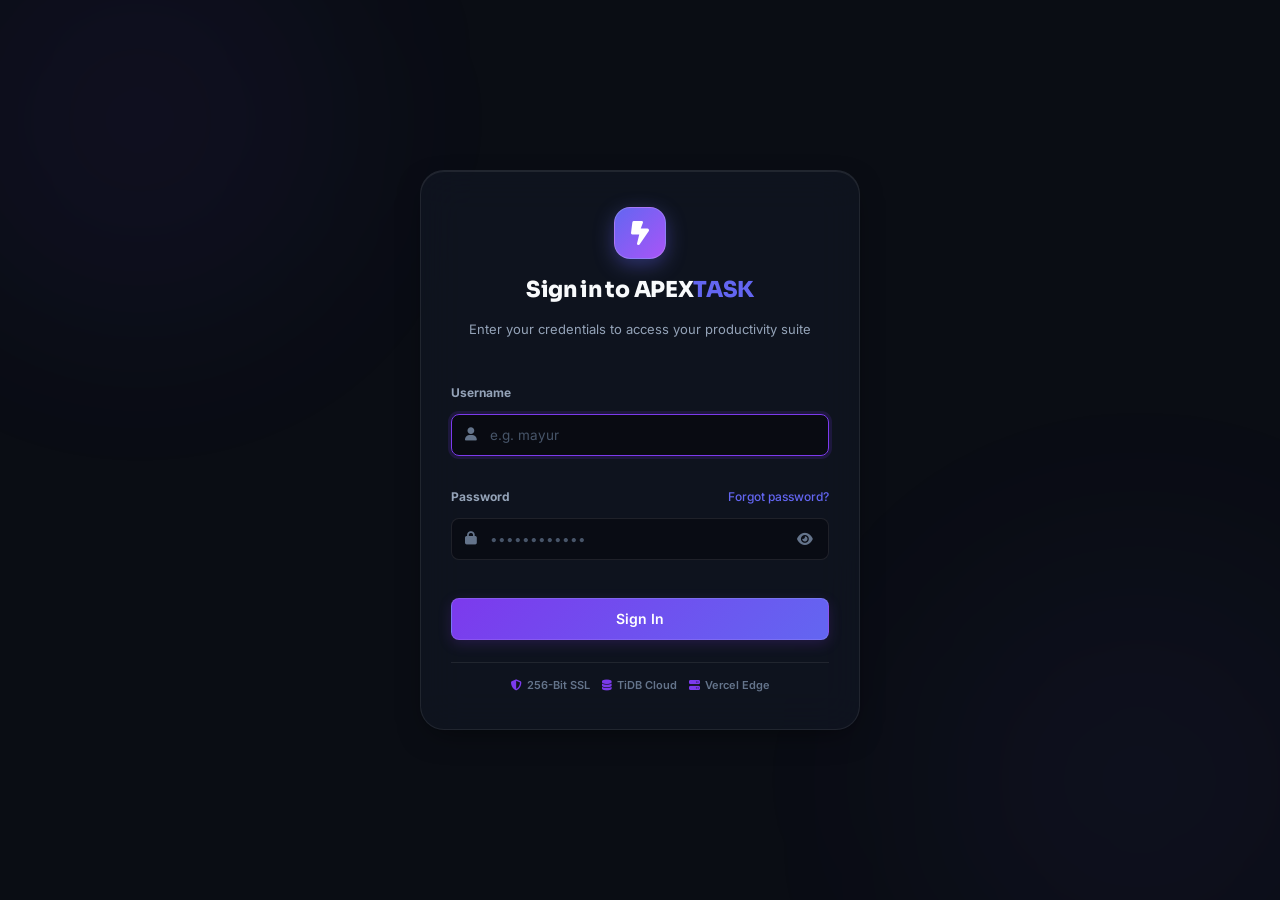
==== commit 49f50bdf: "feat: mobile & laptop responsive UI, real-time loading feedback, subtask checklist, and date offset " ====
--- a/frontend/index.html
+++ b/frontend/index.html
@@ -15,7 +15,7 @@
     <link rel="stylesheet" href="https://cdnjs.cloudflare.com/ajax/libs/font-awesome/6.5.1/css/all.min.css">
 
     <!-- Stylesheet -->
-    <link rel="stylesheet" href="style.css">
+    <link rel="stylesheet" href="style.css?v=2026.2">
 </head>
 <body class="login-body">
     <!-- Subtle Ambient Lighting Effect -->
--- a/frontend/style.css
+++ b/frontend/style.css
@@ -124,6 +124,46 @@
 }
 
 /* Ambient dynamic background lighting */
+.top-loading-bar {
+    position: fixed;
+    top: 0;
+    left: 0;
+    height: 3px;
+    width: 0%;
+    opacity: 0;
+    z-index: 10000;
+    background: linear-gradient(90deg, var(--primary), #a855f7, #38bdf8, #10b981);
+    box-shadow: 0 0 12px var(--primary-glow), 0 0 6px #38bdf8;
+    transition: width 0.3s cubic-bezier(0.4, 0, 0.2, 1), opacity 0.2s ease;
+    pointer-events: none;
+}
+
+/* Card Deleting State */
+.task-card.is-deleting {
+    opacity: 0.45 !important;
+    filter: grayscale(60%);
+    transform: scale(0.97) !important;
+    pointer-events: none !important;
+    border-color: rgba(239, 68, 68, 0.5) !important;
+    box-shadow: 0 0 15px rgba(239, 68, 68, 0.25) !important;
+    transition: all 0.3s ease !important;
+}
+
+/* Form Submitting Loading Overlay */
+.slide-panel.is-form-submitting {
+    opacity: 0.85;
+    pointer-events: none;
+}
+
+/* View Section Fade-in Loading */
+.view-section-fade-in {
+    animation: viewFadeIn 0.25s ease-out;
+}
+@keyframes viewFadeIn {
+    from { opacity: 0.3; transform: translateY(4px); }
+    to { opacity: 1; transform: translateY(0); }
+}
+
 .ambient-glow {
     position: fixed;
     border-radius: 50%;
@@ -179,12 +219,13 @@
 .app-layout {
     position: relative;
     z-index: 1;
-    max-width: 1380px;
+    max-width: 1680px;
+    width: 100%;
     margin: 0 auto;
-    padding: 24px 20px 60px;
-    display: flex;
-    flex-direction: column;
-    gap: 20px;
+    padding: 16px 24px 60px;
+    display: flex;
+    flex-direction: column;
+    gap: 18px;
 }
 
 /* ==================== APP HEADER & GAMIFICATION ==================== */
@@ -449,6 +490,31 @@
     gap: 12px;
 }
 
+.header-date-badge {
+    display: inline-flex;
+    align-items: center;
+    gap: 8px;
+    padding: 7px 13px;
+    border-radius: 20px;
+    font-size: 12.5px;
+    font-weight: 500;
+    color: var(--text-secondary);
+    background: rgba(255, 255, 255, 0.04);
+    border: 1px solid var(--border-glass);
+    transition: all var(--transition-fast);
+    white-space: nowrap;
+}
+
+.header-date-badge i {
+    color: var(--primary);
+    font-size: 13px;
+}
+
+.header-date-badge:hover {
+    background: rgba(255, 255, 255, 0.08);
+    color: var(--text-primary);
+}
+
 .sound-toggle-btn {
     width: 38px;
     height: 38px;
@@ -554,78 +620,185 @@
     overflow: hidden;
 }
 
-/* ==================== NAVIGATION TABS ==================== */
-.nav-bar-container {
-    padding: 8px 16px;
-    display: flex;
-    align-items: center;
-    justify-content: space-between;
+/* ==================== BODY LAYOUT & DEDICATED SIDEBAR ==================== */
+.app-body-container {
+    display: flex;
+    align-items: flex-start;
+    gap: 20px;
+    width: 100%;
+    min-height: calc(100vh - 120px);
+}
+
+/* Dedicated Fixed Left Sidebar */
+.app-sidebar {
+    width: 260px;
+    flex-shrink: 0;
+    position: sticky;
+    top: 16px;
+    padding: 18px 14px;
+    display: flex;
+    flex-direction: column;
     gap: 16px;
-    overflow-x: auto;
-}
-.nav-tabs {
-    display: flex;
-    align-items: center;
+    border-radius: 16px;
+    min-height: 520px;
+}
+
+.sidebar-section-title {
+    font-size: 11px;
+    text-transform: uppercase;
+    letter-spacing: 0.8px;
+    font-weight: 700;
+    color: var(--text-muted);
+    padding: 0 10px;
+    margin-bottom: 2px;
+}
+
+.nav-tabs-list {
+    display: flex;
+    flex-direction: column;
     gap: 6px;
-}
+    width: 100%;
+}
+
 .nav-tab {
-    background: none;
-    border: none;
-    font-family: var(--font-body);
-    font-size: 13px;
+    width: 100%;
+    display: flex;
+    align-items: center;
+    gap: 12px;
+    padding: 11px 14px;
+    border-radius: 10px;
+    font-size: 13.5px;
+    font-weight: 500;
+    color: var(--text-secondary);
+    background: transparent;
+    border: 1px solid transparent;
+    cursor: pointer;
+    transition: all 0.15s ease;
+    text-align: left;
+}
+
+.nav-tab:hover {
+    background: rgba(255, 255, 255, 0.04);
+    color: var(--text-primary);
+    border-color: var(--border-glass);
+    transform: translateX(3px);
+}
+
+.nav-tab.active {
+    background: linear-gradient(135deg, rgba(124, 58, 237, 0.22) 0%, rgba(99, 102, 241, 0.14) 100%);
+    color: #ffffff;
+    border-color: rgba(139, 92, 246, 0.4);
     font-weight: 600;
+    box-shadow: 0 4px 14px rgba(124, 58, 237, 0.15);
+}
+
+.nav-tab-icon {
+    font-size: 15px;
+    width: 18px;
+    text-align: center;
+    color: var(--primary);
+    transition: transform 0.2s ease;
+}
+
+.nav-tab.active .nav-tab-icon {
+    color: #a78bfa;
+    transform: scale(1.1);
+}
+
+.nav-tab-label {
+    flex: 1;
+}
+
+.tab-badge {
+    font-size: 10.5px;
+    font-weight: 700;
+    padding: 2px 7px;
+    border-radius: 20px;
+    background: rgba(255, 255, 255, 0.08);
     color: var(--text-secondary);
-    padding: 10px 16px;
-    border-radius: 12px;
-    display: flex;
-    align-items: center;
-    gap: 8px;
-    cursor: pointer;
-    white-space: nowrap;
-    transition: all var(--transition-fast);
-}
-.nav-tab:hover {
-    color: var(--text-primary);
-    background: rgba(255, 255, 255, 0.04);
-}
-.nav-tab.active {
-    background: var(--bg-surface-elevated);
-    color: var(--text-primary);
-    border: 1px solid var(--border-glass-hover);
-    box-shadow: 0 2px 10px rgba(0, 0, 0, 0.2);
-}
-.tab-badge {
-    font-size: 10px;
-    font-weight: 700;
-    padding: 2px 6px;
-    border-radius: 20px;
-    background: rgba(255, 255, 255, 0.1);
-    color: var(--text-primary);
-}
+    margin-left: auto;
+}
+
 .nav-tab.active .tab-badge {
     background: var(--primary);
     color: #ffffff;
 }
-.nav-tab-shame {
-    color: #f87171;
-}
-.nav-tab-shame:hover {
-    color: #ef4444;
-}
-.nav-tab-shame.active {
-    border-color: rgba(239, 68, 68, 0.3);
-    color: #ef4444;
-}
-.shame-badge {
-    background: #ef4444 !important;
-    color: #fff !important;
-}
-
-/* ==================== WORKSPACE VIEWS ==================== */
+
+.badge-danger {
+    background: rgba(239, 68, 68, 0.2) !important;
+    color: #f87171 !important;
+    border: 1px solid rgba(239, 68, 68, 0.35);
+}
+
+.badge-gold {
+    background: rgba(251, 191, 36, 0.2) !important;
+    color: #fbbf24 !important;
+    border: 1px solid rgba(251, 191, 36, 0.35);
+}
+
+/* Sidebar Status Widget */
+.sidebar-status-card {
+    margin-top: auto;
+    padding: 12px 14px;
+    border-radius: 12px;
+    background: rgba(0, 0, 0, 0.25);
+    border: 1px solid var(--border-glass);
+    display: flex;
+    flex-direction: column;
+    gap: 6px;
+}
+
+.status-indicator-row {
+    display: flex;
+    align-items: center;
+    gap: 7px;
+    font-weight: 600;
+    font-size: 12px;
+    color: #10b981;
+}
+
+.live-pulse-dot {
+    width: 7px;
+    height: 7px;
+    border-radius: 50%;
+    background: #10b981;
+    box-shadow: 0 0 8px #10b981;
+    animation: pulseDot 2s infinite;
+}
+
+@keyframes pulseDot {
+    0%, 100% { transform: scale(1); opacity: 1; }
+    50% { transform: scale(1.3); opacity: 0.6; }
+}
+
+.status-meta-row {
+    display: flex;
+    align-items: center;
+    justify-content: space-between;
+    font-size: 11px;
+    color: var(--text-muted);
+}
+
+.status-state {
+    color: #a78bfa;
+    font-weight: 600;
+}
+
+/* ==================== EXPANDED MAIN WORKSPACE ==================== */
+.main-content-view {
+    flex: 1;
+    min-width: 0;
+    width: 100%;
+    display: flex;
+    flex-direction: column;
+    gap: 20px;
+}
+
 .view-section {
     display: flex;
     flex-direction: column;
     gap: 20px;
+    width: 100%;
     animation: fadeInView 0.3s ease-out;
 }
 @keyframes fadeInView {
@@ -642,6 +815,7 @@
     justify-content: space-between;
     flex-wrap: wrap;
     gap: 16px;
+    width: 100%;
 }
 .view-title-group h2 {
     font-family: var(--font-heading);
@@ -661,67 +835,106 @@
     gap: 8px;
 }
 
-/* Toolbar & Filters */
+/* Section Toolbar & Filters (Full Width Expansive) */
+.section-toolbar,
 .task-toolbar {
-    display: flex;
-    align-items: center;
-    gap: 12px;
+    padding: 12px 18px;
+    display: flex;
+    align-items: center;
+    justify-content: space-between;
+    gap: 14px;
     flex-wrap: wrap;
-}
+    width: 100%;
+    border-radius: 14px;
+}
+
+.search-box-wrapper,
 .search-box {
     display: flex;
     align-items: center;
-    gap: 8px;
+    gap: 10px;
     background: var(--bg-input);
     border: 1px solid var(--border-glass);
-    padding: 7px 14px;
-    border-radius: 12px;
+    padding: 8px 14px;
+    border-radius: 10px;
     color: var(--text-secondary);
-    min-width: 200px;
-}
+    flex: 1;
+    max-width: 420px;
+    min-width: 220px;
+}
+
+.search-icon {
+    font-size: 13.5px;
+    color: var(--text-muted);
+}
+
+.search-input,
 .search-box input {
     background: none;
     border: none;
     outline: none;
     color: var(--text-primary);
     font-family: var(--font-body);
-    font-size: 13px;
+    font-size: 13.5px;
     width: 100%;
 }
+
+.search-input::placeholder,
+.search-box input::placeholder {
+    color: var(--text-muted);
+}
+
+.filter-pills-group,
 .filter-pills {
     display: flex;
     align-items: center;
-    gap: 6px;
+    gap: 4px;
     background: var(--bg-surface-elevated);
     border: 1px solid var(--border-glass);
-    border-radius: 12px;
-    padding: 3px;
-}
+    border-radius: 10px;
+    padding: 4px;
+    flex-wrap: wrap;
+}
+
 .filter-pill {
     background: none;
     border: none;
     font-family: var(--font-body);
-    font-size: 12px;
-    font-weight: 600;
+    font-size: 12.5px;
+    font-weight: 500;
     color: var(--text-secondary);
-    padding: 6px 12px;
-    border-radius: 8px;
+    padding: 6px 13px;
+    border-radius: 7px;
     cursor: pointer;
-    transition: all var(--transition-fast);
-}
+    transition: all 0.15s ease;
+    white-space: nowrap;
+}
+
 .filter-pill:hover {
     color: var(--text-primary);
-}
+    background: rgba(255, 255, 255, 0.04);
+}
+
 .filter-pill.active {
     background: var(--primary);
-    color: #fff;
-}
-
-/* ==================== TASK CARDS ==================== */
+    color: #ffffff;
+    font-weight: 600;
+    box-shadow: 0 2px 8px var(--primary-glow);
+}
+
+.toolbar-actions {
+    display: flex;
+    align-items: center;
+    gap: 8px;
+}
+
+/* ==================== EXPANDED TASK CARDS GRID ==================== */
+.tasks-grid-container,
 .task-cards-container {
     display: grid;
     grid-template-columns: repeat(auto-fill, minmax(360px, 1fr));
     gap: 16px;
+    width: 100%;
 }
 
 .task-card {
@@ -950,218 +1163,272 @@
     max-width: 440px;
 }
 
-/* ==================== WEEKLY PERFORMANCE BREAKDOWN ==================== */
-.trophy-banner {
-    padding: 16px 22px;
+/* ==================== 1. WEEKLY PERFORMANCE VELOCITY ==================== */
+.weekly-banner-card {
+    padding: 20px 24px;
+    display: grid;
+    grid-template-columns: 1fr 1fr;
+    gap: 20px;
+    border-radius: 16px;
+    width: 100%;
+    background: linear-gradient(135deg, rgba(59, 130, 246, 0.12) 0%, rgba(99, 102, 241, 0.08) 100%);
+    border: 1px solid rgba(59, 130, 246, 0.25);
+}
+
+.banner-stat {
     display: flex;
     align-items: center;
     gap: 16px;
-    background: linear-gradient(135deg, rgba(59, 130, 246, 0.15), rgba(99, 102, 241, 0.1));
-    border-color: rgba(59, 130, 246, 0.3);
-}
-.trophy-icon {
+}
+
+.banner-stat i {
+    font-size: 24px;
     width: 48px;
     height: 48px;
-    background: linear-gradient(135deg, #f59e0b, #fbbf24);
-    border-radius: 14px;
+    border-radius: 12px;
     display: flex;
     align-items: center;
     justify-content: center;
-    font-size: 22px;
-    color: #fff;
-    box-shadow: 0 4px 15px rgba(245, 158, 11, 0.35);
-}
-.trophy-text {
-    flex: 1;
-}
-.trophy-text h4 {
+    background: rgba(255, 255, 255, 0.06);
+    flex-shrink: 0;
+}
+
+.text-gold {
+    color: #fbbf24;
+}
+
+.text-indigo {
+    color: #818cf8;
+}
+
+.text-emerald {
+    color: #34d399;
+}
+
+.text-amber {
+    color: #f59e0b;
+}
+
+.text-purple {
+    color: #c084fc;
+}
+
+.banner-label {
+    font-size: 11px;
+    font-weight: 600;
+    color: var(--text-muted);
+    text-transform: uppercase;
+    letter-spacing: 0.5px;
+    display: block;
+}
+
+.banner-stat h4 {
     font-family: var(--font-heading);
     font-size: 16px;
     font-weight: 700;
-}
-.trophy-text p {
-    font-size: 12.5px;
-    color: var(--text-secondary);
-}
-.trophy-metric span {
-    font-family: var(--font-heading);
-    font-size: 15px;
-    font-weight: 800;
-    color: #38bdf8;
-}
-
+    color: var(--text-primary);
+    margin-top: 2px;
+}
+
+.weekly-columns-grid,
 .weekly-grid-container {
     display: grid;
     grid-template-columns: repeat(7, 1fr);
-    gap: 12px;
-}
-@media (max-width: 900px) {
-    .weekly-grid-container {
-        grid-template-columns: repeat(auto-fill, minmax(130px, 1fr));
-    }
+    gap: 14px;
+    width: 100%;
 }
 
 .day-column-card {
     background: var(--bg-surface);
     border: 1px solid var(--border-glass);
     border-radius: 14px;
-    padding: 14px 10px;
+    padding: 16px 12px;
     display: flex;
     flex-direction: column;
     align-items: center;
     text-align: center;
+    justify-content: space-between;
+    min-height: 240px;
     gap: 10px;
-    transition: transform var(--transition-fast);
-}
+    transition: transform var(--transition-fast), border-color var(--transition-fast);
+}
+
+.day-column-card:hover {
+    transform: translateY(-2px);
+    border-color: var(--border-glass-hover);
+}
+
 .day-column-card.is-today {
-    border-color: var(--accent-weekly);
+    border-color: #3b82f6;
     background: rgba(59, 130, 246, 0.08);
 }
+
 .day-column-card.is-best {
-    box-shadow: 0 0 15px rgba(251, 191, 36, 0.2);
-    border-color: rgba(251, 191, 36, 0.4);
-}
+    box-shadow: 0 0 16px rgba(251, 191, 36, 0.2);
+    border-color: rgba(251, 191, 36, 0.5);
+}
+
 .day-col-header {
     display: flex;
     flex-direction: column;
     align-items: center;
-}
+    gap: 2px;
+}
+
 .day-col-name {
     font-size: 11px;
     font-weight: 700;
     color: var(--text-muted);
-}
+    text-transform: uppercase;
+}
+
 .day-col-date {
     font-family: var(--font-heading);
-    font-size: 16px;
+    font-size: 18px;
     font-weight: 800;
     color: var(--text-primary);
 }
 
 .day-bar-wrapper {
-    height: 110px;
-    width: 24px;
+    height: 120px;
+    width: 26px;
     background: rgba(255, 255, 255, 0.06);
-    border-radius: 12px;
+    border-radius: 13px;
     display: flex;
     align-items: flex-end;
     overflow: hidden;
     padding: 2px;
 }
+
 .day-bar-fill {
     width: 100%;
     background: linear-gradient(180deg, #60a5fa, #3b82f6);
     border-radius: 10px;
     transition: height 0.6s cubic-bezier(0.34, 1.56, 0.64, 1);
 }
+
 .day-stat-label {
     font-size: 12px;
     font-weight: 700;
     color: var(--text-primary);
 }
+
 .day-xp-badge {
-    font-size: 10px;
+    font-size: 10.5px;
     font-weight: 700;
     color: #38bdf8;
     background: rgba(56, 189, 248, 0.12);
-    padding: 2px 6px;
+    padding: 2px 7px;
     border-radius: 6px;
 }
 
-/* ==================== STATS ROW & HEATMAPS ==================== */
+/* ==================== 2. STATS ROW & MONTHLY HEATMAP ==================== */
+.stats-overview-row,
 .stats-cards-row {
     display: grid;
-    grid-template-columns: repeat(auto-fit, minmax(200px, 1fr));
-    gap: 14px;
-}
+    grid-template-columns: repeat(4, 1fr);
+    gap: 16px;
+    width: 100%;
+}
+
 .stat-card {
-    padding: 16px;
-    display: flex;
-    align-items: center;
-    gap: 14px;
-}
+    padding: 18px 20px;
+    display: flex;
+    align-items: center;
+    gap: 16px;
+    border-radius: 14px;
+}
+
 .stat-icon {
     width: 44px;
     height: 44px;
+    min-width: 44px;
     border-radius: 12px;
     display: flex;
     align-items: center;
     justify-content: center;
     font-size: 18px;
-    color: #fff;
-}
-.icon-purple { background: linear-gradient(135deg, #a855f7, #7c3aed); }
-.icon-blue { background: linear-gradient(135deg, #38bdf8, #0284c7); }
-.icon-gold { background: linear-gradient(135deg, #fbbf24, #d97706); }
-.icon-emerald { background: linear-gradient(135deg, #34d399, #059669); }
+    background: rgba(255, 255, 255, 0.06);
+}
 
 .stat-body {
     display: flex;
     flex-direction: column;
-}
-.stat-label {
-    font-size: 11.5px;
-    font-weight: 600;
-    color: var(--text-muted);
-}
-.stat-value {
+    gap: 2px;
+}
+
+.stat-number {
     font-family: var(--font-heading);
-    font-size: 18px;
+    font-size: 20px;
     font-weight: 800;
     color: var(--text-primary);
-}
-
-/* Monthly Matrix */
+    line-height: 1.1;
+}
+
+.stat-caption {
+    font-size: 11.5px;
+    font-weight: 500;
+    color: var(--text-muted);
+}
+
+/* Monthly Heatmap Panel */
+.heatmap-panel,
 .heatmap-card {
-    padding: 22px;
+    padding: 22px 24px;
     display: flex;
     flex-direction: column;
     gap: 16px;
-}
-.heatmap-header-legend {
-    display: flex;
-    align-items: center;
-    justify-content: space-between;
-}
-.heatmap-legend-title {
-    font-size: 13px;
-    font-weight: 700;
-    color: var(--text-secondary);
-}
+    border-radius: 16px;
+    width: 100%;
+}
+
+.heatmap-legend {
+    display: flex;
+    align-items: center;
+    justify-content: flex-end;
+    gap: 8px;
+    font-size: 11.5px;
+    color: var(--text-muted);
+}
+
 .legend-scale {
     display: flex;
     align-items: center;
-    gap: 6px;
-    font-size: 11px;
-    color: var(--text-muted);
-}
+    gap: 5px;
+}
+
+.legend-cell,
 .scale-box {
-    width: 14px;
-    height: 14px;
+    width: 13px;
+    height: 13px;
     border-radius: 3px;
 }
 
-/* Heatmap Intensity Colors */
+/* Heatmap Intensity Palette */
 .intensity-0 { background: rgba(255, 255, 255, 0.05); }
 .intensity-1 { background: #3b2d54; }
 .intensity-2 { background: #7e22ce; }
 .intensity-3 { background: #a855f7; }
-.intensity-4 { background: #c084fc; box-shadow: 0 0 8px rgba(192, 132, 252, 0.6); }
-
+.intensity-4 { background: #c084fc; box-shadow: 0 0 8px rgba(192, 132, 252, 0.5); }
+
+.monthly-matrix-grid,
 .monthly-days-matrix {
     display: grid;
     grid-template-columns: repeat(7, 1fr);
-    gap: 8px;
-}
+    gap: 10px;
+    width: 100%;
+}
+
 .month-day-header {
     text-align: center;
     font-size: 11px;
     font-weight: 700;
     color: var(--text-muted);
-    padding: 6px 0;
+    padding: 4px 0 8px;
     text-transform: uppercase;
     letter-spacing: 0.5px;
 }
+
 .month-day-cell.empty-cell {
     opacity: 0;
     pointer-events: none;
@@ -1169,145 +1436,188 @@
     border: none;
     background: transparent;
 }
+
 .month-day-cell {
-    height: 64px;
-    border-radius: 10px;
+    height: 68px;
+    border-radius: 12px;
     border: 1px solid var(--border-glass);
-    padding: 6px 8px;
+    padding: 8px 10px;
     display: flex;
     flex-direction: column;
     justify-content: space-between;
     cursor: pointer;
     transition: transform var(--transition-fast), border-color var(--transition-fast);
 }
+
 .month-day-cell:hover {
     transform: translateY(-2px);
     border-color: #c084fc;
 }
+
 .month-day-cell.is-today {
     border: 2px solid #a855f7;
 }
+
 .day-num {
-    font-size: 11px;
+    font-size: 11.5px;
     font-weight: 700;
-}
+    color: var(--text-secondary);
+}
+
 .day-task-count {
     font-family: var(--font-heading);
     font-size: 13px;
     font-weight: 800;
+    color: #f8fafc;
     align-self: flex-end;
 }
 
-/* ==================== YEARLY 52-WEEK MATRIX & CHART ==================== */
-.yearly-scroll-wrapper {
+/* ==================== 3. YEARLY 365 MATRIX & TRAJECTORY ==================== */
+.yearly-pixel-grid {
+    display: grid;
+    grid-template-rows: repeat(7, 14px);
+    grid-auto-flow: column;
+    grid-auto-columns: 14px;
+    gap: 4px;
     overflow-x: auto;
-    padding-bottom: 10px;
-}
-.yearly-matrix-grid {
-    display: grid;
-    grid-template-rows: repeat(7, 13px);
-    grid-auto-flow: column;
-    grid-auto-columns: 13px;
-    gap: 4px;
-}
+    padding: 10px 0 14px;
+    scrollbar-width: thin;
+    -webkit-overflow-scrolling: touch;
+    width: 100%;
+}
+
 .year-day-pixel {
-    width: 13px;
-    height: 13px;
-    border-radius: 2px;
+    width: 14px;
+    height: 14px;
+    border-radius: 3px;
     cursor: pointer;
-    transition: transform 0.1s;
-}
+    transition: transform 0.12s ease;
+}
+
 .year-day-pixel:hover {
-    transform: scale(1.4);
-    z-index: 10;
-}
-
+    transform: scale(1.5);
+    z-index: 15;
+    box-shadow: 0 0 10px rgba(168, 85, 247, 0.8);
+}
+
+.chart-panel,
 .chart-card {
-    padding: 22px;
-}
+    padding: 22px 24px;
+    border-radius: 16px;
+    width: 100%;
+}
+
+.panel-subtitle,
+.card-subtitle {
+    font-family: var(--font-heading);
+    font-size: 14.5px;
+    font-weight: 700;
+    margin-bottom: 16px;
+    color: var(--text-primary);
+    display: flex;
+    align-items: center;
+    gap: 8px;
+}
+
+.chart-wrapper,
 .chart-canvas-wrapper {
     position: relative;
-    height: 240px;
+    height: 280px;
     width: 100%;
 }
-.card-subtitle {
-    font-family: var(--font-heading);
-    font-size: 15px;
-    font-weight: 700;
-    margin-bottom: 14px;
-    color: var(--text-primary);
-}
-
-/* ==================== SHAME BOARD VIEW ==================== */
-.shame-header .shame-title {
+
+/* ==================== 4. SHAME BOARD VIEW ==================== */
+.shame-title {
     color: #ef4444;
-}
+    display: flex;
+    align-items: center;
+    gap: 8px;
+}
+
 .shame-cards-container {
     display: grid;
     grid-template-columns: repeat(auto-fill, minmax(360px, 1fr));
     gap: 16px;
-}
+    width: 100%;
+}
+
 .shame-card {
-    background: rgba(30, 10, 15, 0.7);
-    border: 1px solid rgba(239, 68, 68, 0.35);
+    background: rgba(30, 10, 15, 0.65);
+    border: 1px solid rgba(239, 68, 68, 0.3);
     border-radius: 16px;
-    padding: 18px;
+    padding: 20px;
     display: flex;
     flex-direction: column;
     gap: 12px;
-    box-shadow: 0 0 20px rgba(239, 68, 68, 0.15);
+    box-shadow: 0 4px 20px rgba(239, 68, 68, 0.08);
     position: relative;
-}
+    transition: transform var(--transition-fast), border-color var(--transition-fast);
+}
+
+.shame-card:hover {
+    transform: translateY(-2px);
+    border-color: rgba(239, 68, 68, 0.5);
+}
+
 .shame-alert-badge {
     font-size: 11px;
     font-weight: 800;
     color: #ef4444;
-    background: rgba(239, 68, 68, 0.2);
-    border: 1px solid rgba(239, 68, 68, 0.4);
-    padding: 4px 10px;
+    background: rgba(239, 68, 68, 0.15);
+    border: 1px solid rgba(239, 68, 68, 0.35);
+    padding: 3px 10px;
     border-radius: 20px;
     display: inline-flex;
     align-items: center;
     gap: 5px;
     width: fit-content;
 }
+
 .shame-timestamp {
     font-size: 12px;
     color: #fca5a5;
-    font-weight: 600;
-}
-
-/* ==================== ACHIEVEMENTS & BADGES ==================== */
+    font-weight: 500;
+}
+
+/* ==================== 5. ACHIEVEMENTS & TROPHY VAULT ==================== */
 .badges-grid-container {
     display: grid;
-    grid-template-columns: repeat(auto-fill, minmax(260px, 1fr));
+    grid-template-columns: repeat(auto-fill, minmax(320px, 1fr));
     gap: 16px;
-}
+    width: 100%;
+}
+
 .badge-card {
     background: var(--bg-surface);
     border: 1px solid var(--border-glass);
     border-radius: 16px;
-    padding: 18px;
+    padding: 18px 20px;
     display: flex;
     align-items: center;
     gap: 16px;
-    transition: transform var(--transition-fast);
-}
+    transition: transform var(--transition-fast), border-color var(--transition-fast);
+}
+
 .badge-card.locked {
     opacity: 0.45;
-    filter: grayscale(0.9);
-}
+    filter: grayscale(0.85);
+}
+
 .badge-card.unlocked {
+    background: linear-gradient(135deg, rgba(251, 191, 36, 0.07) 0%, rgba(124, 58, 237, 0.07) 100%);
     border-color: rgba(251, 191, 36, 0.35);
-    box-shadow: 0 4px 20px rgba(251, 191, 36, 0.15);
-}
+    box-shadow: 0 4px 20px rgba(251, 191, 36, 0.1);
+}
+
 .badge-card:hover {
     transform: translateY(-2px);
 }
+
 .badge-icon-box {
-    width: 50px;
-    height: 50px;
-    border-radius: 14px;
+    width: 48px;
+    height: 48px;
+    min-width: 48px;
+    border-radius: 12px;
     display: flex;
     align-items: center;
     justify-content: center;
@@ -1315,28 +1625,43 @@
     color: #fff;
     flex-shrink: 0;
 }
+
 .tier-bronze { background: linear-gradient(135deg, #b45309, #78350f); }
 .tier-silver { background: linear-gradient(135deg, #94a3b8, #475569); }
 .tier-gold { background: linear-gradient(135deg, #fbbf24, #b45309); }
 .tier-platinum { background: linear-gradient(135deg, #38bdf8, #6366f1); }
 .tier-legendary { background: linear-gradient(135deg, #ec4899, #8b5cf6); }
 
+.badge-info {
+    display: flex;
+    flex-direction: column;
+    gap: 2px;
+    flex: 1;
+}
+
 .badge-info h4 {
     font-family: var(--font-heading);
-    font-size: 14px;
+    font-size: 14.5px;
     font-weight: 700;
-}
+    color: var(--text-primary);
+}
+
 .badge-info p {
-    font-size: 11.5px;
+    font-size: 12px;
     color: var(--text-secondary);
-    margin-top: 3px;
-}
+    line-height: 1.35;
+}
+
 .badge-status-tag {
-    font-size: 10px;
+    font-size: 10.5px;
     font-weight: 700;
     color: #10b981;
     margin-top: 4px;
     display: inline-block;
+}
+
+.badge-card.locked .badge-status-tag {
+    color: var(--text-muted);
 }
 
 /* ==================== MODALS & DRAWERS ==================== */
@@ -1370,10 +1695,11 @@
     height: 100vh;
     background: var(--bg-surface-elevated);
     border-left: 1px solid var(--border-glass-hover);
-    padding: 28px 24px;
-    display: flex;
-    flex-direction: column;
-    gap: 20px;
+    border-radius: 14px 0 0 14px;
+    padding: 28px;
+    display: flex;
+    flex-direction: column;
+    gap: 16px;
     overflow-y: auto;
     animation: slideInRight 0.3s cubic-bezier(0.16, 1, 0.3, 1);
     box-shadow: -10px 0 40px rgba(0, 0, 0, 0.6);
@@ -1392,6 +1718,21 @@
     font-family: var(--font-heading);
     font-size: 18px;
     font-weight: 700;
+    display: flex;
+    align-items: center;
+}
+.modal-title-badge {
+    background: #7c3aed;
+    border-radius: 6px;
+    padding: 2px 7px;
+    margin-right: 8px;
+    color: #ffffff;
+    font-size: 13px;
+    font-weight: 700;
+    display: inline-flex;
+    align-items: center;
+    justify-content: center;
+    box-shadow: 0 2px 8px rgba(124, 58, 237, 0.4);
 }
 .btn-close-modal {
     background: none;
@@ -1410,7 +1751,7 @@
 .task-form {
     display: flex;
     flex-direction: column;
-    gap: 18px;
+    gap: 16px;
 }
 .form-group {
     display: flex;
@@ -1466,20 +1807,140 @@
     gap: 6px;
     font-size: 12px;
     font-weight: 700;
-    padding: 8px 6px;
+    padding: 9px 8px;
     border-radius: 10px;
+    transition: all var(--transition-fast);
+}
+
+/* Priority Base Structure: subtle background tint + colored border when unselected */
+.priority-low .pill-content {
+    background: rgba(16, 185, 129, 0.08);
+    border: 1px solid rgba(16, 185, 129, 0.3);
+    color: #10b981;
+}
+.priority-medium .pill-content {
+    background: rgba(245, 158, 11, 0.08);
+    border: 1px solid rgba(245, 158, 11, 0.3);
+    color: #f59e0b;
+}
+.priority-high .pill-content {
+    background: rgba(239, 68, 68, 0.08);
+    border: 1px solid rgba(239, 68, 68, 0.3);
+    color: #ef4444;
+}
+
+/* Priority Selected: full solid fill + white text */
+.priority-low input:checked + .pill-content {
+    background: #10b981;
+    border-color: #10b981;
+    color: #ffffff;
+    box-shadow: 0 4px 12px rgba(16, 185, 129, 0.3);
+}
+.priority-medium input:checked + .pill-content {
+    background: #f59e0b;
+    border-color: #f59e0b;
+    color: #ffffff;
+    box-shadow: 0 4px 12px rgba(245, 158, 11, 0.3);
+}
+.priority-high input:checked + .pill-content {
+    background: #ef4444;
+    border-color: #ef4444;
+    color: #ffffff;
+    box-shadow: 0 4px 12px rgba(239, 68, 68, 0.3);
+}
+
+/* Subtask Section & Rows in Modal */
+.subtask-section {
+    display: flex;
+    flex-direction: column;
+    gap: 8px;
+}
+.subtask-header-row {
+    display: flex;
+    align-items: center;
+    justify-content: space-between;
+}
+.btn-add-subtask {
+    background: rgba(124, 58, 237, 0.12);
+    border: 1px solid rgba(124, 58, 237, 0.3);
+    color: #a78bfa;
+    border-radius: 6px;
+    padding: 4px 10px;
+    font-size: 11.5px;
+    font-weight: 600;
+    cursor: pointer;
+    display: flex;
+    align-items: center;
+    gap: 5px;
+    transition: all 0.15s ease;
+}
+.btn-add-subtask:hover {
+    background: #7c3aed;
+    color: #ffffff;
+    border-color: #7c3aed;
+}
+.subtask-list {
+    display: flex;
+    flex-direction: column;
+    gap: 8px;
+}
+.subtask-row {
+    display: flex;
+    align-items: center;
+    gap: 10px;
+    background: rgba(255, 255, 255, 0.04);
     border: 1px solid var(--border-glass);
-    background: var(--bg-input);
-    color: var(--text-muted);
-    transition: all var(--transition-fast);
-}
-.priority-radio-label input:checked + .pill-content {
-    border-color: currentColor;
-    color: #fff;
-}
-.priority-low input:checked + .pill-content { background: #10b981; }
-.priority-medium input:checked + .pill-content { background: #f59e0b; }
-.priority-high input:checked + .pill-content { background: #ef4444; }
+    border-radius: 8px;
+    padding: 8px 12px;
+    animation: fadeInSubtask 0.25s cubic-bezier(0.16, 1, 0.3, 1);
+    transition: border-color 0.15s ease;
+}
+.subtask-row:hover {
+    border-color: var(--border-glass-hover);
+}
+@keyframes fadeInSubtask {
+    from {
+        opacity: 0;
+        transform: translateY(-4px);
+    }
+    to {
+        opacity: 1;
+        transform: translateY(0);
+    }
+}
+.subtask-row-check {
+    accent-color: #7c3aed;
+    width: 16px;
+    height: 16px;
+    cursor: pointer;
+}
+.subtask-row-title {
+    flex: 1;
+    background: transparent;
+    border: none;
+    padding: 2px 4px;
+    font-size: 13px;
+    color: var(--text-primary);
+}
+.subtask-row-title:focus {
+    background: rgba(255, 255, 255, 0.03);
+    outline: none;
+    border-radius: 4px;
+}
+.btn-remove-subtask {
+    background: none;
+    border: none;
+    color: #64748b;
+    font-size: 14px;
+    cursor: pointer;
+    padding: 2px 6px;
+    border-radius: 4px;
+    transition: color 0.15s ease, background 0.15s ease;
+}
+.btn-remove-subtask:hover {
+    color: #ef4444;
+    background: rgba(239, 68, 68, 0.1);
+}
 
 .panel-actions {
     display: flex;
@@ -2029,99 +2490,1639 @@
     border-color: rgba(239, 68, 68, 0.3);
 }
 
-/* ==================== RESPONSIVENESS ==================== */
-@media (max-width: 768px) {
+/* ==================== EXPANDED FEATURE STYLES: GAMIFICATION & UX ==================== */
+
+/* 1. Header Action Buttons & Accent Picker */
+.header-action-btn {
+    background: var(--bg-surface-elevated);
+    border: 1px solid var(--border-glass);
+    color: var(--text-secondary);
+    width: 36px;
+    height: 36px;
+    border-radius: 10px;
+    display: flex;
+    align-items: center;
+    justify-content: center;
+    cursor: pointer;
+    font-size: 14px;
+    transition: all 0.15s ease;
+}
+
+.header-action-btn:hover {
+    color: var(--text-primary);
+    border-color: var(--primary);
+    transform: translateY(-1px);
+    box-shadow: 0 4px 12px var(--primary-glow);
+}
+
+.accent-picker-wrapper {
+    position: relative;
+    display: flex;
+    align-items: center;
+    justify-content: center;
+}
+
+.accent-color-label {
+    width: 24px;
+    height: 24px;
+    border-radius: 50%;
+    background: var(--primary);
+    border: 2px solid rgba(255, 255, 255, 0.4);
+    box-shadow: 0 0 10px var(--primary-glow);
+    cursor: pointer;
+    transition: transform 0.2s ease;
+    display: block;
+}
+
+.accent-color-label:hover {
+    transform: scale(1.15);
+}
+
+.accent-color-input {
+    position: absolute;
+    opacity: 0;
+    width: 24px;
+    height: 24px;
+    cursor: pointer;
+    top: 0;
+    left: 0;
+}
+
+.search-shortcut-badge {
+    font-size: 11px;
+    font-weight: 700;
+    color: var(--text-muted);
+    background: rgba(255, 255, 255, 0.08);
+    border: 1px solid var(--border-glass);
+    padding: 2px 6px;
+    border-radius: 4px;
+    line-height: 1;
+}
+
+/* 2. Focus Mode Overlay & Minimal View */
+body.focus-mode-active .app-header,
+body.focus-mode-active .app-sidebar,
+body.focus-mode-active .section-toolbar,
+body.focus-mode-active .weekly-banner-card,
+body.focus-mode-active .stats-overview-row,
+body.focus-mode-active .heatmap-panel,
+body.focus-mode-active .chart-panel,
+body.focus-mode-active .task-card.is-complete {
+    display: none !important;
+}
+
+body.focus-mode-active .app-layout {
+    max-width: 800px;
+    margin: 0 auto;
+    padding-top: 40px;
+}
+
+body.focus-mode-active .tasks-grid-container {
+    grid-template-columns: 1fr;
+    max-width: 760px;
+    margin: 0 auto;
+}
+
+.focus-mode-exit-pill {
+    position: fixed;
+    bottom: 28px;
+    right: 28px;
+    background: var(--primary);
+    color: #ffffff;
+    font-size: 13px;
+    font-weight: 700;
+    padding: 10px 20px;
+    border-radius: 30px;
+    display: flex;
+    align-items: center;
+    gap: 10px;
+    cursor: pointer;
+    box-shadow: 0 8px 30px var(--primary-glow);
+    z-index: 9999;
+    animation: floatPill 3s infinite ease-in-out;
+    transition: transform 0.2s ease;
+}
+
+.focus-mode-exit-pill:hover {
+    transform: scale(1.05);
+}
+
+.focus-mode-exit-pill .kbd-hint {
+    background: rgba(0, 0, 0, 0.25);
+    padding: 2px 7px;
+    border-radius: 6px;
+    font-size: 11px;
+}
+
+@keyframes floatPill {
+    0%, 100% { transform: translateY(0px); }
+    50% { transform: translateY(-4px); }
+}
+
+/* 3. Boss Battle Mode Card & HP Multi-Stage Bars */
+.task-card.is-boss {
+    background: linear-gradient(135deg, rgba(239, 68, 68, 0.08) 0%, rgba(139, 92, 246, 0.08) 100%);
+    border: 1.5px solid rgba(239, 68, 68, 0.45);
+    box-shadow: 0 8px 30px rgba(239, 68, 68, 0.15), var(--card-shadow);
+}
+
+.task-card.is-boss:hover {
+    border-color: rgba(239, 68, 68, 0.7);
+}
+
+.boss-badge-tag {
+    display: inline-flex;
+    align-items: center;
+    gap: 6px;
+    background: linear-gradient(135deg, rgba(239, 68, 68, 0.2), rgba(245, 158, 11, 0.2));
+    border: 1px solid rgba(239, 68, 68, 0.4);
+    color: #fbbf24;
+    font-size: 11px;
+    font-weight: 800;
+    padding: 3px 9px;
+    border-radius: 12px;
+    text-transform: uppercase;
+    letter-spacing: 0.5px;
+}
+
+.boss-hp-container {
+    display: flex;
+    flex-direction: column;
+    gap: 6px;
+    background: rgba(0, 0, 0, 0.25);
+    padding: 10px 12px;
+    border-radius: 10px;
+    border: 1px solid rgba(239, 68, 68, 0.2);
+}
+
+.boss-hp-header {
+    display: flex;
+    justify-content: space-between;
+    font-size: 11.5px;
+    font-weight: 700;
+}
+
+.boss-hp-title {
+    color: #ef4444;
+    display: flex;
+    align-items: center;
+    gap: 5px;
+}
+
+.boss-hp-val {
+    color: #fbbf24;
+    font-family: var(--font-heading);
+}
+
+.boss-hp-bar-track {
+    height: 10px;
+    background: rgba(255, 255, 255, 0.08);
+    border-radius: 6px;
+    overflow: hidden;
+    position: relative;
+}
+
+.boss-hp-bar-fill {
+    height: 100%;
+    background: linear-gradient(90deg, #ef4444, #f59e0b);
+    border-radius: 6px;
+    transition: width 0.4s cubic-bezier(0.34, 1.56, 0.64, 1);
+}
+
+.boss-subtasks-list {
+    display: flex;
+    flex-direction: column;
+    gap: 6px;
+    margin-top: 4px;
+}
+
+.boss-subtask-item {
+    display: flex;
+    align-items: center;
+    gap: 10px;
+    padding: 6px 10px;
+    background: rgba(255, 255, 255, 0.03);
+    border: 1px solid var(--border-glass);
+    border-radius: 8px;
+    font-size: 12.5px;
+    cursor: pointer;
+    transition: all 0.15s ease;
+}
+
+.boss-subtask-item:hover {
+    background: rgba(239, 68, 68, 0.08);
+    border-color: rgba(239, 68, 68, 0.3);
+}
+
+.boss-subtask-item.is-done {
+    text-decoration: line-through;
+    color: var(--text-muted);
+    opacity: 0.65;
+    background: rgba(16, 185, 129, 0.04);
+}
+
+.boss-toggle-group {
+    background: rgba(255, 180, 0, 0.08);
+    border: 1px solid rgba(255, 180, 0, 0.4);
+    border-radius: 12px;
+    padding: 12px 14px;
+    transition: all 0.2s ease;
+}
+
+.boss-toggle-group:hover {
+    background: rgba(255, 180, 0, 0.12);
+    border-color: rgba(255, 180, 0, 0.55);
+}
+
+.boss-checkbox-label {
+    display: flex;
+    align-items: center;
+    gap: 10px;
+    cursor: pointer;
+    font-size: 13px;
+    font-weight: 600;
+    color: var(--text-primary);
+}
+
+/* Card Live Interactive Subtasks Checklist */
+.task-card-subtasks {
+    display: flex;
+    flex-direction: column;
+    gap: 6px;
+    margin-top: 10px;
+    padding-top: 8px;
+    border-top: 1px solid rgba(255, 255, 255, 0.06);
+}
+
+.card-subtask-item {
+    display: flex;
+    align-items: center;
+    gap: 8px;
+    font-size: 12.5px;
+    color: var(--text-secondary);
+    cursor: pointer;
+    padding: 5px 8px;
+    border-radius: 6px;
+    background: rgba(255, 255, 255, 0.02);
+    border: 1px solid rgba(255, 255, 255, 0.04);
+    transition: all 0.15s ease;
+}
+
+.card-subtask-item:hover {
+    background: rgba(255, 255, 255, 0.05);
+    color: var(--text-primary);
+    border-color: var(--border-glass-hover);
+}
+
+.card-subtask-item.is-done {
+    text-decoration: line-through;
+    color: var(--text-muted);
+    opacity: 0.65;
+    background: rgba(16, 185, 129, 0.03);
+}
+
+.card-subtask-check {
+    accent-color: #7c3aed;
+    cursor: pointer;
+    width: 15px;
+    height: 15px;
+}
+
+/* 4. Quests & Challenges View */
+.challenges-grid-container {
+    display: grid;
+    grid-template-columns: repeat(auto-fill, minmax(320px, 1fr));
+    gap: 16px;
+    width: 100%;
+}
+
+.challenge-card {
+    background: var(--bg-surface);
+    border: 1px solid var(--border-glass);
+    border-radius: 16px;
+    padding: 20px;
+    display: flex;
+    flex-direction: column;
+    gap: 14px;
+    transition: transform var(--transition-fast), border-color var(--transition-fast);
+}
+
+.challenge-card:hover {
+    transform: translateY(-2px);
+    border-color: var(--border-glass-hover);
+}
+
+.challenge-header {
+    display: flex;
+    align-items: center;
+    justify-content: space-between;
+}
+
+.challenge-title-group h4 {
+    font-family: var(--font-heading);
+    font-size: 15px;
+    font-weight: 700;
+    color: var(--text-primary);
+}
+
+.challenge-title-group p {
+    font-size: 12px;
+    color: var(--text-secondary);
+    margin-top: 2px;
+}
+
+.challenge-reward-badge {
+    background: rgba(251, 191, 36, 0.12);
+    border: 1px solid rgba(251, 191, 36, 0.3);
+    color: #fbbf24;
+    font-size: 11.5px;
+    font-weight: 800;
+    padding: 4px 9px;
+    border-radius: 8px;
+    white-space: nowrap;
+}
+
+.challenge-progress-bar {
+    height: 8px;
+    background: rgba(255, 255, 255, 0.08);
+    border-radius: 4px;
+    overflow: hidden;
+}
+
+.challenge-progress-fill {
+    height: 100%;
+    background: linear-gradient(90deg, #3b82f6, #8b5cf6);
+    border-radius: 4px;
+    transition: width 0.5s ease;
+}
+
+.challenge-footer {
+    display: flex;
+    align-items: center;
+    justify-content: space-between;
+    font-size: 12px;
+}
+
+.challenge-stat-text {
+    font-weight: 700;
+    color: var(--text-secondary);
+}
+
+.milestones-track-container {
+    display: grid;
+    grid-template-columns: repeat(auto-fill, minmax(300px, 1fr));
+    gap: 16px;
+    width: 100%;
+}
+
+.milestone-card {
+    padding: 20px;
+    display: flex;
+    align-items: flex-start;
+    gap: 16px;
+    border-radius: 16px;
+}
+
+.milestone-badge-icon {
+    width: 48px;
+    height: 48px;
+    min-width: 48px;
+    border-radius: 12px;
+    background: linear-gradient(135deg, rgba(139, 92, 246, 0.2), rgba(236, 72, 153, 0.2));
+    border: 1px solid rgba(139, 92, 246, 0.3);
+    display: flex;
+    align-items: center;
+    justify-content: center;
+    font-size: 20px;
+    color: var(--primary);
+}
+
+.milestone-details h4 {
+    font-family: var(--font-heading);
+    font-size: 14.5px;
+    font-weight: 700;
+    color: var(--text-primary);
+}
+
+.milestone-details p {
+    font-size: 12px;
+    color: var(--text-secondary);
+    margin-top: 3px;
+}
+
+.milestone-status {
+    font-size: 11px;
+    font-weight: 700;
+    color: var(--text-muted);
+    margin-top: 6px;
+    display: inline-block;
+}
+
+.milestone-status.unlocked {
+    color: #10b981;
+}
+
+/* 5. Level Up Celebration Modal */
+.levelup-modal-card {
+    max-width: 460px;
+    text-align: center;
+    padding: 36px 28px;
+    background: linear-gradient(135deg, rgba(20, 10, 35, 0.95), rgba(15, 23, 42, 0.95));
+    border: 1.5px solid rgba(251, 191, 36, 0.5);
+    box-shadow: 0 0 50px rgba(251, 191, 36, 0.25);
+}
+
+.levelup-stage {
+    display: flex;
+    flex-direction: column;
+    align-items: center;
+    gap: 12px;
+}
+
+.levelup-badge-halo {
+    width: 80px;
+    height: 80px;
+    border-radius: 50%;
+    background: linear-gradient(135deg, #fbbf24, #d97706);
+    display: flex;
+    align-items: center;
+    justify-content: center;
+    box-shadow: 0 0 30px rgba(251, 191, 36, 0.6);
+    margin-bottom: 8px;
+}
+
+.levelup-lvl-number {
+    font-family: var(--font-heading);
+    font-size: 36px;
+    font-weight: 900;
+    color: #ffffff;
+}
+
+.levelup-title {
+    font-family: var(--font-heading);
+    font-size: 26px;
+    font-weight: 900;
+    color: #fbbf24;
+    letter-spacing: 1px;
+}
+
+.levelup-subtitle {
+    font-size: 16px;
+    font-weight: 700;
+    color: var(--text-primary);
+}
+
+.levelup-desc {
+    font-size: 13px;
+    color: var(--text-secondary);
+    line-height: 1.5;
+}
+
+/* 6. Keyboard Shortcuts Cheatsheet Modal */
+.shortcuts-modal-card {
+    max-width: 480px;
+}
+
+.shortcuts-grid {
+    display: flex;
+    flex-direction: column;
+    gap: 10px;
+}
+
+.shortcut-item {
+    display: flex;
+    align-items: center;
+    justify-content: space-between;
+    padding: 10px 14px;
+    background: rgba(255, 255, 255, 0.03);
+    border: 1px solid var(--border-glass);
+    border-radius: 10px;
+}
+
+.kbd-key {
+    font-family: monospace;
+    font-size: 12.5px;
+    font-weight: 800;
+    color: var(--text-primary);
+    background: rgba(255, 255, 255, 0.1);
+    border: 1px solid var(--border-glass);
+    padding: 4px 10px;
+    border-radius: 6px;
+    box-shadow: 0 2px 0 rgba(0, 0, 0, 0.3);
+}
+
+.shortcut-desc {
+    font-size: 13px;
+    font-weight: 500;
+    color: var(--text-secondary);
+}
+
+/* 7. Drop Zone & Import / Export */
+.drop-zone {
+    border: 2px dashed var(--border-glass-hover);
+    border-radius: 12px;
+    padding: 24px;
+    display: flex;
+    flex-direction: column;
+    align-items: center;
+    justify-content: center;
+    gap: 10px;
+    cursor: pointer;
+    transition: all 0.2s ease;
+    background: rgba(255, 255, 255, 0.02);
+}
+
+.drop-zone:hover,
+.drop-zone.dragover {
+    border-color: var(--primary);
+    background: rgba(139, 92, 246, 0.08);
+}
+
+/* ==================== 8. OPERATION LOADING INDICATORS & ANIMATIONS ==================== */
+
+/* Ambient Top Loading Bar */
+.top-loading-bar {
+    position: fixed;
+    top: 0;
+    left: 0;
+    height: 3px;
+    width: 0%;
+    background: linear-gradient(90deg, var(--primary), #ec4899, #38bdf8, var(--primary));
+    background-size: 200% 100%;
+    z-index: 100000;
+    pointer-events: none;
+    opacity: 0;
+    box-shadow: 0 0 12px var(--primary-glow), 0 0 6px rgba(236, 72, 153, 0.6);
+    transition: width 0.25s cubic-bezier(0.4, 0, 0.2, 1), opacity 0.3s ease;
+}
+
+.top-loading-bar.active {
+    opacity: 1;
+    animation: topBarShimmer 1.8s linear infinite;
+}
+
+@keyframes topBarShimmer {
+    0% { background-position: 100% 0; }
+    100% { background-position: -100% 0; }
+}
+
+/* Button Loading & Disabled States */
+.btn:disabled,
+.btn-action:disabled,
+.btn-step:disabled,
+button:disabled {
+    opacity: 0.65 !important;
+    cursor: not-allowed !important;
+    pointer-events: none !important;
+    transform: none !important;
+    box-shadow: none !important;
+}
+
+.btn-loading {
+    position: relative;
+    pointer-events: none !important;
+    cursor: not-allowed !important;
+    opacity: 0.88 !important;
+}
+
+.btn-loading i.fa-spinner {
+    animation: spinPulse 0.9s linear infinite;
+}
+
+@keyframes spinPulse {
+    0% { transform: rotate(0deg); }
+    100% { transform: rotate(360deg); }
+}
+
+/* Task Card Processing State */
+.task-card.task-card-processing,
+.shame-card.task-card-processing {
+    opacity: 0.68;
+    pointer-events: none;
+    position: relative;
+    border-color: var(--primary);
+    box-shadow: 0 0 16px var(--primary-glow);
+    transition: opacity var(--transition-fast), border-color var(--transition-fast);
+}
+
+.task-card.task-card-processing::after,
+.shame-card.task-card-processing::after {
+    content: '';
+    position: absolute;
+    inset: 0;
+    border-radius: inherit;
+    background: linear-gradient(90deg, transparent, rgba(255, 255, 255, 0.08), transparent);
+    background-size: 200% 100%;
+    animation: cardProcessingShimmer 1.5s infinite;
+    pointer-events: none;
+}
+
+@keyframes cardProcessingShimmer {
+    0% { background-position: -200% 0; }
+    100% { background-position: 200% 0; }
+}
+
+/* Task Check Circle Loading Spinner */
+.task-check-circle.is-checking {
+    border-color: var(--primary) !important;
+    background: rgba(99, 102, 241, 0.15) !important;
+    animation: spinPulse 1s linear infinite;
+}
+
+/* Glass Skeleton Loaders */
+.skeleton-loader {
+    display: flex;
+    flex-direction: column;
+    gap: 12px;
+    width: 100%;
+    padding: 10px 0;
+}
+
+.skeleton-row {
+    display: flex;
+    align-items: center;
+    gap: 14px;
+    padding: 14px 16px;
+    background: rgba(255, 255, 255, 0.03);
+    border: 1px solid var(--border-glass);
+    border-radius: 12px;
+    position: relative;
+    overflow: hidden;
+}
+
+.skeleton-row::after {
+    content: '';
+    position: absolute;
+    inset: 0;
+    background: linear-gradient(90deg, transparent, rgba(255, 255, 255, 0.06), transparent);
+    background-size: 200% 100%;
+    animation: cardProcessingShimmer 1.4s infinite;
+}
+
+.skeleton-circle {
+    width: 28px;
+    height: 28px;
+    border-radius: 50%;
+    background: rgba(255, 255, 255, 0.08);
+    flex-shrink: 0;
+}
+
+.skeleton-text-group {
+    flex: 1;
+    display: flex;
+    flex-direction: column;
+    gap: 6px;
+}
+
+.skeleton-line {
+    height: 12px;
+    border-radius: 6px;
+    background: rgba(255, 255, 255, 0.08);
+}
+
+.skeleton-line.w-80 { width: 80%; }
+.skeleton-line.w-60 { width: 60%; }
+.skeleton-line.w-40 { width: 40%; }
+.skeleton-line.w-100 { width: 100%; }
+
+/* Loading State Box for Modals */
+.modal-loading-state {
+    display: flex;
+    flex-direction: column;
+    align-items: center;
+    justify-content: center;
+    padding: 40px 20px;
+    gap: 14px;
+    color: var(--text-secondary);
+}
+
+.modal-loading-spinner {
+    font-size: 28px;
+    color: var(--primary);
+    animation: spinPulse 1s linear infinite;
+}
+
+.modal-loading-text {
+    font-size: 13.5px;
+    font-weight: 500;
+}
+
+/* ==================== GLOBAL ORBITAL LOADING OVERLAY (Fix 1) ==================== */
+.global-loading-overlay {
+    position: fixed;
+    top: 0;
+    left: 0;
+    width: 100vw;
+    height: 100vh;
+    background: rgba(10, 13, 20, 0.88);
+    backdrop-filter: blur(10px);
+    -webkit-backdrop-filter: blur(10px);
+    z-index: 9999;
+    display: flex;
+    flex-direction: column;
+    align-items: center;
+    justify-content: center;
+    gap: 22px;
+    opacity: 1;
+    transition: opacity 0.2s cubic-bezier(0.4, 0, 0.2, 1);
+}
+
+.global-loading-overlay.hidden {
+    opacity: 0;
+    pointer-events: none;
+    display: none !important;
+}
+
+.global-loading-overlay.fade-out {
+    opacity: 0;
+    transition: opacity 0.2s cubic-bezier(0.4, 0, 0.2, 1);
+}
+
+/* 3-Ring Orbital Animation Container */
+.orbital-loader-container {
+    position: relative;
+    width: 100px;
+    height: 100px;
+    display: flex;
+    align-items: center;
+    justify-content: center;
+}
+
+.orbital-ring {
+    position: absolute;
+    border-radius: 50%;
+    border: 2px solid transparent;
+}
+
+.orbital-ring.ring-1 {
+    width: 100px;
+    height: 100px;
+    border-top-color: #7c3aed;
+    border-right-color: rgba(124, 58, 237, 0.3);
+    animation: rotateRing1 1.2s linear infinite;
+    box-shadow: 0 0 15px rgba(124, 58, 237, 0.4);
+}
+
+.orbital-ring.ring-2 {
+    width: 76px;
+    height: 76px;
+    border-bottom-color: #a855f7;
+    border-left-color: rgba(168, 85, 247, 0.3);
+    animation: rotateRing2 0.8s linear infinite reverse;
+    box-shadow: 0 0 12px rgba(168, 85, 247, 0.35);
+}
+
+.orbital-ring.ring-3 {
+    width: 52px;
+    height: 52px;
+    border-top-color: #38bdf8;
+    border-left-color: rgba(56, 189, 248, 0.3);
+    animation: rotateRing3 1.6s linear infinite;
+    box-shadow: 0 0 10px rgba(56, 189, 248, 0.3);
+}
+
+.orbital-core {
+    width: 28px;
+    height: 28px;
+    border-radius: 50%;
+    background: linear-gradient(135deg, #7c3aed, #a855f7);
+    display: flex;
+    align-items: center;
+    justify-content: center;
+    color: #ffffff;
+    font-size: 12px;
+    box-shadow: 0 0 15px rgba(124, 58, 237, 0.8);
+    animation: pulseCore 1.2s ease-in-out infinite alternate;
+}
+
+@keyframes rotateRing1 {
+    0% { transform: rotate(0deg); }
+    100% { transform: rotate(360deg); }
+}
+
+@keyframes rotateRing2 {
+    0% { transform: rotate(0deg); }
+    100% { transform: rotate(360deg); }
+}
+
+@keyframes rotateRing3 {
+    0% { transform: rotate(0deg); }
+    100% { transform: rotate(360deg); }
+}
+
+@keyframes pulseCore {
+    0% { transform: scale(0.85); opacity: 0.8; }
+    100% { transform: scale(1.15); opacity: 1; }
+}
+
+.loading-status-text {
+    font-family: var(--font-heading);
+    font-size: 14px;
+    font-weight: 700;
+    color: #f8fafc;
+    letter-spacing: 0.5px;
+    text-shadow: 0 2px 10px rgba(124, 58, 237, 0.5);
+    animation: fadeInText 0.3s ease;
+}
+
+@keyframes fadeInText {
+    from { opacity: 0; transform: translateY(4px); }
+    to { opacity: 1; transform: translateY(0); }
+}
+
+/* ==================== PER-OPERATION INLINE ANIMATIONS (Fix 2) ==================== */
+
+/* 1. Task Delete Animation: Collapse + Slide Out */
+.task-card.is-deleting {
+    height: 0 !important;
+    min-height: 0 !important;
+    margin-top: 0 !important;
+    margin-bottom: 0 !important;
+    padding-top: 0 !important;
+    padding-bottom: 0 !important;
+    opacity: 0 !important;
+    transform: translateX(40px) scale(0.95) !important;
+    transition: all 300ms cubic-bezier(0.4, 0, 0.2, 1) !important;
+    overflow: hidden !important;
+    border-color: transparent !important;
+    pointer-events: none !important;
+}
+
+/* Red Shake Animation on Failed Optimistic Delete / Action */
+.task-card.shake-card-error {
+    animation: shakeCardError 0.45s cubic-bezier(0.36, 0.07, 0.19, 0.97) both;
+    border-color: #ef4444 !important;
+    box-shadow: 0 0 15px rgba(239, 68, 68, 0.4) !important;
+}
+
+@keyframes shakeCardError {
+    10%, 90% { transform: translate3d(-3px, 0, 0); }
+    20%, 80% { transform: translate3d(4px, 0, 0); }
+    30%, 50%, 70% { transform: translate3d(-5px, 0, 0); }
+    40%, 60% { transform: translate3d(5px, 0, 0); }
+}
+
+/* 2. Task Add Slide-in Animation */
+.task-card.task-card-slide-in {
+    animation: slideInTaskCard 250ms cubic-bezier(0.16, 1, 0.3, 1) forwards;
+}
+
+@keyframes slideInTaskCard {
+    from {
+        opacity: 0;
+        transform: translateY(30px);
+    }
+    to {
+        opacity: 1;
+        transform: translateY(0);
+    }
+}
+
+/* Optimistic Add Pending State */
+.task-card.task-card-pending-optimistic {
+    opacity: 0.7;
+    pointer-events: none;
+    border-style: dashed !important;
+    border-color: var(--primary) !important;
+}
+
+/* 3. Burst Particle Explosion Animation for Chest Reward */
+.burst-particle-container {
+    position: fixed;
+    pointer-events: none;
+    z-index: 10000;
+}
+
+.burst-particle {
+    position: absolute;
+    width: 8px;
+    height: 8px;
+    border-radius: 50%;
+    animation: particleFly 600ms cubic-bezier(0.25, 1, 0.5, 1) forwards;
+}
+
+@keyframes particleFly {
+    0% {
+        opacity: 1;
+        transform: translate(0, 0) scale(1);
+    }
+    100% {
+        opacity: 0;
+        transform: translate(var(--tx), var(--ty)) scale(0.2);
+    }
+}
+
+/* 4. Milestone Progress Bar Wipe Animation */
+.xp-progress-bar-fill.milestone-bar-wipe {
+    position: relative;
+    overflow: hidden;
+}
+
+.xp-progress-bar-fill.milestone-bar-wipe::after {
+    content: '';
+    position: absolute;
+    top: 0;
+    left: -100%;
+    width: 100%;
+    height: 100%;
+    background: linear-gradient(90deg, transparent, rgba(255, 255, 255, 0.8), transparent);
+    animation: milestoneHighlightWipe 400ms ease-out forwards;
+}
+
+@keyframes milestoneHighlightWipe {
+    0% { left: -100%; }
+    100% { left: 100%; }
+}
+
+/* ==================== SKELETON LOADERS (Fix 4) ==================== */
+.skeleton-task-card {
+    background: var(--bg-surface-elevated);
+    border: 1px solid var(--border-glass);
+    border-radius: 14px;
+    padding: 18px;
+    display: flex;
+    flex-direction: column;
+    gap: 12px;
+    position: relative;
+    overflow: hidden;
+}
+
+.skeleton-shimmer {
+    background: linear-gradient(90deg, #1e1e2e 25%, #2a2a3e 50%, #1e1e2e 75%);
+    background-size: 200% 100%;
+    animation: shimmer 1.5s linear infinite;
+    border-radius: 6px;
+}
+
+@keyframes shimmer {
+    0% { background-position: 200% 0; }
+    100% { background-position: -200% 0; }
+}
+
+.skeleton-title-bar {
+    height: 20px;
+    width: 65%;
+}
+
+.skeleton-notes-bar {
+    height: 14px;
+    width: 85%;
+}
+
+.skeleton-pills-row {
+    display: flex;
+    gap: 8px;
+    margin-top: 4px;
+}
+
+.skeleton-pill-box {
+    height: 22px;
+    width: 70px;
+    border-radius: 12px;
+}
+
+/* ==================== LOGIN PAGE STYLES ==================== */
+.login-body {
+    display: flex;
+    align-items: center;
+    justify-content: center;
+    min-height: 100vh;
+    min-height: 100dvh;
+    padding: 20px;
+    background-color: var(--bg-main);
+}
+
+.login-wrapper {
+    width: 100%;
+    max-width: 440px;
+    margin: 0 auto;
+    position: relative;
+    z-index: 2;
+}
+
+.login-card {
+    background: var(--bg-surface);
+    backdrop-filter: blur(20px);
+    -webkit-backdrop-filter: blur(20px);
+    border: 1px solid var(--border-glass);
+    border-radius: 24px;
+    padding: 36px 30px;
+    box-shadow: var(--card-shadow);
+    display: flex;
+    flex-direction: column;
+    gap: 22px;
+}
+
+.login-header {
+    text-align: center;
+    display: flex;
+    flex-direction: column;
+    align-items: center;
+    gap: 8px;
+}
+
+.login-brand-icon {
+    width: 52px;
+    height: 52px;
+    background: linear-gradient(135deg, var(--primary), #a855f7);
+    border-radius: 16px;
+    display: flex;
+    align-items: center;
+    justify-content: center;
+    color: #ffffff;
+    font-size: 24px;
+    box-shadow: 0 6px 20px var(--primary-glow);
+    margin-bottom: 6px;
+}
+
+.login-title {
+    font-family: var(--font-heading);
+    font-size: 22px;
+    font-weight: 800;
+    color: var(--text-primary);
+}
+
+.login-title span {
+    color: var(--primary);
+}
+
+.login-subtitle {
+    font-size: 13px;
+    color: var(--text-secondary);
+    line-height: 1.4;
+}
+
+.login-error-banner,
+.login-info-banner {
+    display: flex;
+    align-items: flex-start;
+    gap: 10px;
+    padding: 12px 14px;
+    border-radius: 12px;
+    font-size: 12.5px;
+    line-height: 1.4;
+}
+
+.login-error-banner {
+    background: rgba(239, 68, 68, 0.12);
+    border: 1px solid rgba(239, 68, 68, 0.3);
+    color: #f87171;
+}
+
+.login-info-banner {
+    background: rgba(99, 102, 241, 0.12);
+    border: 1px solid rgba(99, 102, 241, 0.3);
+    color: #818cf8;
+}
+
+.login-form {
+    display: flex;
+    flex-direction: column;
+    gap: 16px;
+}
+
+.form-group {
+    display: flex;
+    flex-direction: column;
+    gap: 6px;
+}
+
+.form-label {
+    font-size: 12.5px;
+    font-weight: 600;
+    color: var(--text-secondary);
+}
+
+.form-label-row {
+    display: flex;
+    align-items: center;
+    justify-content: space-between;
+}
+
+.forgot-pass-link {
+    font-size: 12px;
+    color: var(--primary);
+    text-decoration: none;
+}
+.forgot-pass-link:hover {
+    text-decoration: underline;
+}
+
+.input-with-icon {
+    position: relative;
+    display: flex;
+    align-items: center;
+}
+
+.input-icon {
+    position: absolute;
+    left: 14px;
+    color: var(--text-muted);
+    font-size: 14px;
+    pointer-events: none;
+}
+
+.form-control {
+    width: 100%;
+    padding: 12px 14px 12px 40px;
+    background: var(--bg-input);
+    border: 1px solid var(--border-glass);
+    border-radius: 12px;
+    color: var(--text-primary);
+    font-family: var(--font-body);
+    font-size: 13.5px;
+    outline: none;
+    transition: all var(--transition-fast);
+}
+
+.form-control:focus {
+    border-color: var(--primary);
+    box-shadow: 0 0 0 3px var(--primary-glow);
+}
+
+.password-input-wrapper .form-control {
+    padding-right: 42px;
+}
+
+.btn-toggle-password {
+    position: absolute;
+    right: 12px;
+    background: none;
+    border: none;
+    color: var(--text-muted);
+    cursor: pointer;
+    font-size: 14px;
+    padding: 4px;
+}
+.btn-toggle-password:hover {
+    color: var(--text-primary);
+}
+
+.login-btn {
+    width: 100%;
+    padding: 13px;
+    font-size: 14px;
+    margin-top: 6px;
+}
+
+.login-footer {
+    display: flex;
+    align-items: center;
+    justify-content: center;
+    gap: 12px;
+    flex-wrap: wrap;
+    padding-top: 14px;
+    border-top: 1px solid var(--border-glass);
+}
+
+.security-tag {
+    font-size: 11px;
+    font-weight: 600;
+    color: var(--text-muted);
+    display: flex;
+    align-items: center;
+    gap: 5px;
+}
+
+.shake-card {
+    animation: shakeCard 0.4s ease-in-out;
+}
+@keyframes shakeCard {
+    0%, 100% { transform: translateX(0); }
+    20%, 60% { transform: translateX(-8px); }
+    40%, 80% { transform: translateX(8px); }
+}
+
+/* ==========================================================================
+   RESPONSIVE DESIGN SYSTEM — MOBILE & LAPTOP ADAPTATIONS
+   ========================================================================== */
+
+/* Mobile Hamburger Toggle Button */
+.mobile-nav-toggle {
+    display: none;
+    align-items: center;
+    justify-content: center;
+    width: 42px;
+    height: 42px;
+    border-radius: 12px;
+    background: var(--bg-surface-elevated);
+    border: 1px solid var(--border-glass);
+    color: var(--text-primary);
+    font-size: 18px;
+    cursor: pointer;
+    transition: all var(--transition-fast);
+    flex-shrink: 0;
+}
+.mobile-nav-toggle:hover,
+.mobile-nav-toggle:active {
+    background: var(--primary);
+    color: #ffffff;
+    border-color: var(--primary-hover);
+    box-shadow: 0 4px 12px var(--primary-glow);
+}
+
+/* Mobile Sidebar Backdrop Overlay */
+.mobile-sidebar-backdrop {
+    position: fixed;
+    top: 0;
+    left: 0;
+    width: 100vw;
+    height: 100vh;
+    background: rgba(5, 7, 12, 0.75);
+    backdrop-filter: blur(8px);
+    -webkit-backdrop-filter: blur(8px);
+    z-index: 998;
+    opacity: 1;
+    transition: opacity 0.3s ease;
+}
+.mobile-sidebar-backdrop.hidden {
+    display: none !important;
+    opacity: 0;
+    pointer-events: none;
+}
+
+/* Mobile Sidebar Header Close Row */
+.sidebar-mobile-header {
+    display: none;
+    align-items: center;
+    justify-content: space-between;
+    padding-bottom: 12px;
+    margin-bottom: 12px;
+    border-bottom: 1px solid var(--border-glass);
+}
+.sidebar-mobile-title {
+    font-family: var(--font-heading);
+    font-size: 16px;
+    font-weight: 700;
+    color: var(--text-primary);
+    display: flex;
+    align-items: center;
+    gap: 8px;
+}
+.btn-close-mobile-sidebar {
+    width: 34px;
+    height: 34px;
+    border-radius: 8px;
+    background: var(--bg-surface-elevated);
+    border: 1px solid var(--border-glass);
+    color: var(--text-secondary);
+    display: flex;
+    align-items: center;
+    justify-content: center;
+    font-size: 14px;
+    cursor: pointer;
+}
+.btn-close-mobile-sidebar:hover {
+    color: var(--text-primary);
+    border-color: var(--border-glass-hover);
+}
+
+/* --------------------------------------------------------------------------
+   1. LARGE LAPTOPS & DESKTOPS (1200px - 1440px)
+   -------------------------------------------------------------------------- */
+@media (max-width: 1366px) {
     .app-layout {
-        padding: 12px 10px 80px;
+        padding: 14px 18px 40px;
+    }
+    .header-gamification {
+        min-width: 280px;
+        gap: 12px;
+    }
+    .xp-progression-wrapper {
+        min-width: 180px;
+        max-width: 220px;
+    }
+}
+
+/* --------------------------------------------------------------------------
+   2. STANDARD LAPTOPS & TABLETS IN LANDSCAPE (992px - 1199px)
+   -------------------------------------------------------------------------- */
+@media (max-width: 1199px) {
+    .app-header {
+        padding: 14px 18px;
         gap: 14px;
     }
+    .header-right {
+        gap: 8px;
+        flex-wrap: wrap;
+    }
+    .header-action-btn {
+        width: 36px;
+        height: 36px;
+    }
+    .app-sidebar {
+        width: 230px;
+        padding: 14px 10px;
+    }
+    .nav-tab {
+        padding: 10px 12px;
+        font-size: 13px;
+    }
+    .tasks-grid-container,
+    .task-cards-container {
+        grid-template-columns: repeat(auto-fill, minmax(300px, 1fr));
+    }
+}
+
+/* --------------------------------------------------------------------------
+   3. SMALL LAPTOPS & TABLETS (768px - 991px)
+   -------------------------------------------------------------------------- */
+@media (max-width: 991px) {
     .app-header {
         flex-direction: column;
         align-items: stretch;
-        gap: 12px;
-    }
-    .header-gamification {
-        min-width: 100%;
-        padding: 12px;
-    }
-    .header-right {
+        gap: 14px;
+    }
+    .header-left {
         justify-content: space-between;
         width: 100%;
     }
-    .nav-tabs-bar {
+    .header-gamification {
+        width: 100%;
+        justify-content: space-between;
+        min-width: 0;
+        background: rgba(0, 0, 0, 0.2);
+        padding: 10px 14px;
+        border-radius: 12px;
+        border: 1px solid var(--border-glass);
+    }
+    .xp-progression-wrapper {
+        max-width: 100%;
+        flex: 1;
+    }
+    .header-right {
+        width: 100%;
+        justify-content: space-between;
+    }
+    .app-body-container {
+        gap: 14px;
+    }
+    .app-sidebar {
+        width: 210px;
+    }
+    .stats-overview-row {
+        grid-template-columns: repeat(2, 1fr);
+    }
+}
+
+/* --------------------------------------------------------------------------
+   4. SMARTPHONES & PORTRAIT TABLETS (< 768px)
+   -------------------------------------------------------------------------- */
+@media (max-width: 767px) {
+    /* Base spacing adjustments */
+    body {
+        font-size: 14px;
+    }
+    .app-layout {
+        padding: 10px 12px 30px;
+        gap: 12px;
+    }
+
+    /* Mobile Header Layout */
+    .mobile-nav-toggle {
+        display: flex;
+    }
+    .sidebar-mobile-header {
+        display: flex;
+    }
+    .app-header {
+        padding: 12px 14px;
+        border-radius: 14px;
+        gap: 12px;
+    }
+    .header-left .brand-text h1 {
+        font-size: 17px;
+    }
+    .brand-badge {
+        font-size: 10px;
+        padding: 1px 6px;
+    }
+    .header-gamification {
+        padding: 8px 10px;
+        gap: 10px;
+        flex-wrap: wrap;
+    }
+    .xp-progression-wrapper {
+        width: 100%;
+        min-width: 100%;
+        order: 3;
+    }
+    .user-meta {
+        order: 1;
+    }
+    .streak-widget,
+    .chest-widget {
+        order: 2;
+        padding: 4px 8px;
+    }
+    .header-right {
+        gap: 6px;
+        flex-wrap: wrap;
+    }
+    .header-date-badge {
+        font-size: 11px;
+        padding: 5px 9px;
+    }
+    .theme-selector {
+        padding: 2px;
+    }
+    .theme-pill {
+        width: 28px;
+        height: 28px;
+        font-size: 11px;
+    }
+    .btn-primary.glow-button {
+        padding: 8px 12px;
+        font-size: 12px;
+    }
+
+    /* OFF-CANVAS MOBILE SIDEBAR DRAWER */
+    .app-sidebar {
+        position: fixed;
+        top: 0;
+        left: 0;
+        height: 100vh;
+        height: 100dvh;
+        width: 280px;
+        max-width: 85vw;
+        z-index: 999;
+        border-radius: 0 20px 20px 0;
+        background: var(--bg-surface-elevated);
+        backdrop-filter: blur(24px);
+        -webkit-backdrop-filter: blur(24px);
+        box-shadow: 12px 0 35px rgba(0, 0, 0, 0.6);
+        transform: translateX(-100%);
+        transition: transform 0.3s cubic-bezier(0.4, 0, 0.2, 1);
+        overflow-y: auto;
+        padding: 16px;
+    }
+    .app-sidebar.mobile-open {
+        transform: translateX(0);
+    }
+    .nav-tab {
+        min-height: 44px;
+        padding: 12px 14px;
+        font-size: 14px;
+    }
+
+    /* SECTION TOOLBAR & HORIZONTAL FILTER STRIP */
+    .section-toolbar,
+    .task-toolbar {
+        padding: 10px 12px;
+        flex-direction: column;
+        align-items: stretch;
+        gap: 10px;
+    }
+    .search-box-wrapper,
+    .search-box {
+        max-width: 100%;
+        min-width: 0;
+        width: 100%;
+    }
+    .filter-pills-group,
+    .filter-pills {
+        width: 100%;
+        max-width: 100%;
         overflow-x: auto;
         white-space: nowrap;
         flex-wrap: nowrap;
         -webkit-overflow-scrolling: touch;
         scrollbar-width: none;
         padding: 4px;
-        gap: 6px;
-    }
-    .nav-tabs-bar::-webkit-scrollbar {
+        border-radius: 10px;
+    }
+    .filter-pills-group::-webkit-scrollbar {
         display: none;
     }
-    .nav-tab-btn {
-        min-height: 44px;
-        padding: 10px 14px;
-        font-size: 13px;
+    .filter-pill {
         flex-shrink: 0;
-    }
-    .btn-primary, .btn-secondary, .btn-action, .theme-toggle-btn, .btn-logout {
-        min-height: 44px;
-    }
-    .task-check-btn {
-        width: 38px;
-        height: 38px;
-        min-width: 38px;
-        min-height: 38px;
-    }
-    .task-input, select, input[type="datetime-local"], input[type="text"], input[type="password"] {
-        min-height: 44px;
-        font-size: 14px;
-    }
-    .slide-panel {
-        max-width: 100%;
+        padding: 7px 12px;
+        font-size: 12px;
+    }
+    .toolbar-actions {
         width: 100%;
-        border-radius: 20px 20px 0 0;
-        bottom: 0;
-        top: auto;
-        max-height: 90vh;
-        overflow-y: auto;
-    }
+        justify-content: flex-end;
+    }
+
+    /* FLUID SINGLE-COLUMN TASK CARDS GRID */
+    .tasks-grid-container,
     .task-cards-container {
         grid-template-columns: 1fr;
-    }
-    .stats-cards-row {
+        gap: 12px;
+    }
+    .task-card {
+        padding: 14px;
+    }
+    .task-title {
+        font-size: 14.5px;
+    }
+
+    /* STATS & HEATMAP OVERFLOW PROTECTION */
+    .stats-overview-row {
+        grid-template-columns: repeat(2, 1fr);
+        gap: 10px;
+    }
+    .stat-card {
+        padding: 12px;
+    }
+    .stat-number {
+        font-size: 18px;
+    }
+    .weekly-columns-grid {
+        display: flex;
+        overflow-x: auto;
+        white-space: nowrap;
+        -webkit-overflow-scrolling: touch;
+        gap: 10px;
+        padding-bottom: 8px;
+    }
+    .weekly-day-col {
+        min-width: 220px;
+        flex-shrink: 0;
+    }
+    .heatmap-panel {
+        padding: 14px;
+        overflow-x: auto;
+    }
+    .monthly-matrix-grid {
+        min-width: 300px;
+    }
+    .yearly-pixel-grid {
+        overflow-x: auto;
+        padding-bottom: 6px;
+    }
+
+    /* RESPONSIVE MODALS & BOTTOM DRAWER */
+    .modal-card {
+        width: 95%;
+        max-width: 100%;
+        padding: 18px;
+        border-radius: 16px;
+        margin: 10px;
+    }
+    .slide-panel {
+        width: 100% !important;
+        max-width: 100% !important;
+        position: fixed;
+        bottom: 0;
+        left: 0;
+        top: auto !important;
+        border-radius: 20px 20px 0 0 !important;
+        max-height: 90vh;
+        max-height: 90dvh;
+        overflow-y: auto;
+        transform: translateY(100%);
+    }
+    .slide-panel.open {
+        transform: translateY(0) !important;
+    }
+    .form-row {
+        flex-direction: column;
+        gap: 10px;
+    }
+    .priority-selector-pills {
+        flex-direction: column;
+        gap: 6px;
+    }
+    .priority-radio-label {
+        width: 100%;
+    }
+}
+
+/* --------------------------------------------------------------------------
+   5. COMPACT SMARTPHONES (< 480px)
+   -------------------------------------------------------------------------- */
+@media (max-width: 480px) {
+    .header-left .brand-icon {
+        width: 36px;
+        height: 36px;
+        font-size: 16px;
+    }
+    .header-left .brand-text h1 {
+        font-size: 15px;
+    }
+    .header-right {
+        justify-content: flex-start;
+    }
+    .header-date-badge span {
+        display: none;
+    }
+    .header-action-btn span {
+        display: none;
+    }
+    .stats-overview-row {
         grid-template-columns: 1fr;
     }
-    .monthly-days-matrix {
-        gap: 4px;
-    }
-    .month-day-cell {
-        height: 52px;
-        padding: 4px 6px;
-    }
-    .yearly-scroll-wrapper {
-        -webkit-overflow-scrolling: touch;
-    }
-}
-
-@media (max-width: 480px) {
-    .brand-title {
-        font-size: 17px;
-    }
-    .user-lvl-badge {
-        font-size: 11px;
-        padding: 3px 8px;
-    }
-    .streak-container {
-        font-size: 12px;
-        padding: 3px 8px;
-    }
-    .modal-content {
-        width: 95%;
-        padding: 18px;
-        margin: 10px;
-    }
-}
-
+    .login-wrapper {
+        padding: 16px;
+    }
+    .login-card {
+        padding: 24px 18px;
+    }
+    .login-title {
+        font-size: 20px;
+    }
+}
+
+
+
